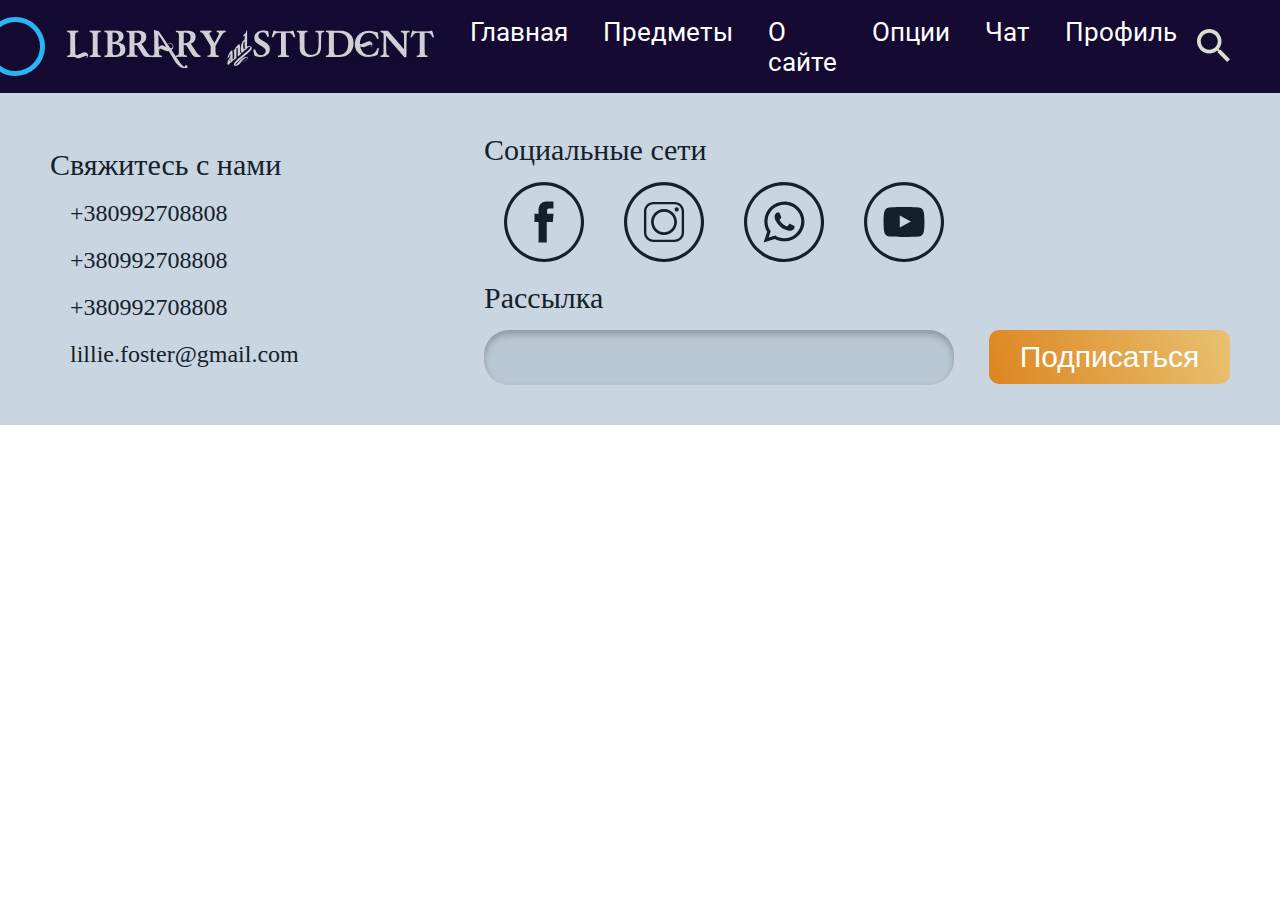
==== html/profile.html @ 0572f6c7 "Upload project" ====
<!DOCTYPE html>
<html lang="ru">
<head>
    <meta charset="UTF-8">
    <meta name="viewport" content="width=device-width, initial-scale=1.0">
    <title>Профиль</title>

    <!-- text -->
    <link href="https://fonts.googleapis.com/css?family=Roboto&display=swap" rel="stylesheet"> 

    <!-- style -->
    <link rel="stylesheet" href="../css/profile/style.css">
</head>
<body>
    <header class="page-header">
        <div class="container">
            <a href="" class="page-header__logo logo">
                <div class="logo__circle"></div>
                <img src="../img/logo.png" alt="LIBRARY AND STUDENT" class="logo__img" height="45" width="370">
                <img src="../img/logo-hover.png" alt="LIBRARY AND STUDENT" class="logo__img-active" height="45" width="370">
            </a>

            <nav class="page-header__nav main-site-nav">
                <ul class="main-site-nav__list">
                    <li class="main-site-nav__item"><a href="index.html" class="main-site-nav__link">Главная</a></li>
                    <li class="main-site-nav__item"><a href="subjects.html" class="main-site-nav__link">Предметы</a></li>
                    <li class="main-site-nav__item"><a href="about-site.html" class="main-site-nav__link">О сайте</a></li>
                    <li class="main-site-nav__item"><a href="options.html" class="main-site-nav__link">Опции</a></li>
                    <li class="main-site-nav__item"><a href="chat.html" class="main-site-nav__link">Чат</a></li>
                    <li class="main-site-nav__item"><a href="profile.html" class="main-site-nav__link">Профиль</a></li>
                </ul>
            </nav>

            <button class="page-header__search main-site-search">
                <svg width="33" height="33" viewBox="0 0 33 33" fill="none" xmlns="http://www.w3.org/2000/svg">
                    <path class="main-site-search__img" fill="#D7DDD0" d="M23.5849 20.7547H22.0943L21.566 20.2453C23.4151 18.0943 24.5283 15.3019 24.5283 12.2642C24.5283 5.49057 19.0377 0 12.2642 0C5.49057 0 0 5.49057 0 12.2642C0 19.0377 5.49057 24.5283 12.2642 24.5283C15.3019 24.5283 18.0943 23.4151 20.2453 21.566L20.7547 22.0943V23.5849L30.1887 33L33 30.1887L23.5849 20.7547ZM12.2642 20.7547C7.56604 20.7547 3.77358 16.9623 3.77358 12.2642C3.77358 7.56604 7.56604 3.77358 12.2642 3.77358C16.9623 3.77358 20.7547 7.56604 20.7547 12.2642C20.7547 16.9623 16.9623 20.7547 12.2642 20.7547Z"/>
                </svg>
            </button>
        </div>
    </header>


    <footer class="page-footer">
        <div class="container">

            <address class="contact-info">
                <p class="page-footer__title">Свяжитесь с нами</p>
                <ul class="contact-info__list number-list">
                    <li class="number-list__item"><a href="tel:+380992708808" class="number-list__link">+380992708808</a></li>
                    <li class="number-list__item"><a href="tel:+380992708808" class="number-list__link">+380992708808</a></li>
                    <li class="number-list__item"><a href="tel:+380992708808" class="number-list__link">+380992708808</a></li>
                    <li class="number-list__item"><a href="mailto:lillie.foster@gmail.com" class="number-list__link">lillie.foster@gmail.com</a></li>
                </ul>
            </address>

            <section class="social-networks">
                <p class="page-footer__title">Социальные сети</p>
                <ul class="social-networks__list">
                    <li class="social-networks__item">
                        <a href="" class="social-networks__link">
                            <svg width="80" height="80" viewBox="0 0 80 80"  xmlns="http://www.w3.org/2000/svg">
                                <path class="social-networks__link-facebook" d="M40.0081 0C51.0604 0 61.0543 4.47586 68.2933 11.7148C75.5403 18.9618 80.0081 28.9477 80.0081 40C80.0081 51.0523 75.5322 61.0462 68.2933 68.2852C61.0463 75.5322 51.0604 80 40.0081 80C28.9558 80 18.9618 75.5241 11.7229 68.2852C4.47586 61.0462 0 51.0604 0 40.0081C0 28.9558 4.47586 18.9618 11.7148 11.7148C18.9618 4.47586 28.9558 0 40.0081 0ZM66.1038 13.9366C59.4143 7.26318 50.1959 3.12664 40.0081 3.12664C29.8202 3.12664 20.6019 7.27126 13.9366 13.9366C7.26318 20.6019 3.12664 29.8202 3.12664 40.0081C3.12664 50.1959 7.27126 59.4143 13.9366 66.1038C20.6019 72.7691 29.8202 76.8895 40.0081 76.8895C50.1959 76.8895 59.4143 72.7691 66.1038 66.1038C72.7691 59.4143 76.8895 50.1959 76.8895 40.0081C76.8895 29.8202 72.7691 20.6019 66.1038 13.9366Z"/>
                                <path class="social-networks__link-facebook" d="M43.0619 31.8322V28.552C43.0619 26.9766 44.1041 26.605 44.8555 26.605C45.5826 26.605 49.4444 26.605 49.4444 26.605V19.6084H43.1346C36.1138 19.6084 34.5384 24.7952 34.5384 28.1562V31.8322H30.4584V36.7686V40.0002H34.5788C34.5788 49.2832 34.5788 60.4244 34.5788 60.4244H42.7549C42.7549 60.4244 42.7549 49.1297 42.7549 40.0002H48.7981L49.0647 36.7847L49.5495 31.8241H43.0619V31.8322Z"/>
                            </svg>
                        </a>
                    </li>
                    <li class="social-networks__item">
                        <a href="" class="social-networks__link">
                            <svg width="80" height="80" viewBox="0 0 80 80"  xmlns="http://www.w3.org/2000/svg">
                                <path class="social-networks__link-instagram" d="M40.0081 0C51.0604 0 61.0705 4.47586 68.2933 11.7148C75.5403 18.9618 80.0081 28.9477 80.0081 40C80.0081 51.0523 75.5322 61.0462 68.2933 68.2852C61.0705 75.5322 51.0604 80 40.0081 80C28.98 80 18.9618 75.5241 11.7229 68.2852C4.47584 61.0382 0.00805664 51.0523 0.00805664 40C0.00805664 28.9477 4.48392 18.9537 11.7229 11.7148C18.9618 4.47586 28.98 0 40.0081 0ZM66.1038 13.9366C59.4142 7.27126 50.1959 3.12664 40.0081 3.12664C29.8445 3.12664 20.6019 7.27126 13.9365 13.9366C7.27123 20.6019 3.12662 29.8202 3.12662 40.0081C3.12662 50.1959 7.27123 59.4143 13.9365 66.1038C20.6019 72.7691 29.8445 76.8895 40.0081 76.8895C50.1959 76.8895 59.4142 72.7691 66.1038 66.1038C72.7691 59.4143 76.8895 50.1959 76.8895 40.0081C76.8895 29.8202 72.7691 20.6019 66.1038 13.9366Z"/>
                                <path class="social-networks__link-instagram" d="M29.7719 40.0086C29.7719 34.3612 34.3608 29.7561 40.0082 29.7561C45.6798 29.7561 50.2607 34.3612 50.2607 40.0086C50.2607 45.6802 45.6717 50.261 40.0082 50.261C34.3608 50.261 29.7719 45.6802 29.7719 40.0086ZM50.6 19.9561H29.4487C24.2457 19.9561 19.9637 24.2057 19.9637 29.441V50.5923C19.9637 55.7953 24.2376 60.0692 29.4487 60.0692H50.6C55.8272 60.0692 60.0768 55.7953 60.0768 50.5923V29.441C60.0768 24.2138 55.8272 19.9561 50.6 19.9561ZM29.4406 22.3313H50.5919C54.5103 22.3313 57.7016 25.5226 57.7016 29.441V50.5923C57.7016 54.5107 54.5103 57.702 50.5919 57.702H29.4406C25.5222 57.702 22.331 54.5107 22.331 50.5923V29.441C22.331 25.5226 25.5222 22.3313 29.4406 22.3313ZM52.7006 25.3206C51.5452 25.3206 50.6161 26.2497 50.6161 27.4051C50.6161 28.5604 51.5452 29.4895 52.7006 29.4895C53.8559 29.4895 54.785 28.5604 54.785 27.4051C54.785 26.2497 53.8559 25.3206 52.7006 25.3206ZM52.9429 40.0086C52.9429 32.8747 47.1582 27.0738 40.0082 27.0738C32.8743 27.0738 27.0734 32.8747 27.0734 40.0086C27.0734 47.1667 32.8743 52.9433 40.0082 52.9433C47.1663 52.9433 52.9429 47.1586 52.9429 40.0086Z"/>
                            </svg>
                        </a>
                    </li>
                    <li class="social-networks__item">
                        <a href="" class="social-networks__link">
                            <svg width="80" height="80" viewBox="0 0 80 80"  xmlns="http://www.w3.org/2000/svg">
                                <path class="social-networks__link-whatsapp" d="M40.0161 0C51.0523 0 61.0624 4.47586 68.3013 11.7148C75.5484 18.9618 80.0242 28.9477 80.0242 40C80.0242 51.0523 75.5484 61.0462 68.3013 68.2852C61.0624 75.5322 51.0442 80 40.0161 80C28.9638 80 18.9456 75.5241 11.7309 68.2852C4.48392 61.0462 0.00805664 51.0604 0.00805664 40.0081C0.00805664 28.9558 4.48392 18.9618 11.7229 11.7148C18.9456 4.47586 28.9557 0 40.0161 0ZM66.0876 13.9366C59.4223 7.26318 50.204 3.12664 40.0161 3.12664C29.8283 3.12664 20.61 7.27126 13.9204 13.9366C7.25508 20.6019 3.1347 29.8202 3.1347 40.0081C3.1347 50.1959 7.25508 59.4143 13.9204 66.1038C20.61 72.7691 29.8283 76.8895 40.0161 76.8895C50.204 76.8895 59.4223 72.7691 66.0876 66.1038C72.753 59.4143 76.8976 50.1959 76.8976 40.0081C76.8976 29.8202 72.753 20.6019 66.0876 13.9366Z"/>
                                <path class="social-networks__link-whatsapp" d="M60.4159 38.9903C60.1251 28.2208 51.2703 19.6084 40.3715 19.6084C29.61 19.6084 20.8118 28.0027 20.3675 38.6106C20.3271 38.8772 20.3271 39.1842 20.3271 39.4751C20.3271 43.2158 21.3935 46.7383 23.2033 49.7518L19.5676 60.4325L30.6846 56.91C33.5608 58.4854 36.8651 59.366 40.3634 59.366C51.44 59.366 60.4321 50.4789 60.4321 39.4751C60.4402 39.2973 60.4159 39.1681 60.4159 38.9903ZM49.5575 43.5066C49.0485 43.2642 46.6571 42.0685 46.2127 41.8908C45.728 41.7615 45.4129 41.6484 45.0817 42.1574C44.7747 42.6421 43.8213 43.7328 43.5305 44.0398C43.2396 44.3953 42.9568 44.4195 42.4882 44.1933C41.955 43.951 40.3796 43.442 38.5214 41.7615C37.0348 40.4527 36.0411 38.8772 35.7745 38.4167C35.5078 37.8835 35.726 37.6654 35.9764 37.3745C36.2188 37.1725 36.4854 36.8413 36.7278 36.5343C36.7924 36.4696 36.8571 36.405 36.9055 36.3161C37.0429 36.1142 37.1075 35.9607 37.2125 35.7425C37.3903 35.4113 37.3257 35.1204 37.1722 34.9023C37.0833 34.6599 36.0895 32.22 35.6613 31.2666C35.2655 30.2729 34.8453 30.4507 34.5787 30.4507C34.2636 30.4507 33.9566 30.4103 33.6254 30.4103C33.2699 30.4103 32.7609 30.5234 32.3166 31.0324C31.8318 31.5171 30.5634 32.6724 30.5634 35.1043C30.5634 35.6617 30.6765 36.2353 30.8542 36.7443C31.3228 38.4975 32.4297 39.8871 32.5832 40.1376C32.8256 40.4688 35.9684 45.5426 40.9774 47.4896C46.0027 49.4367 46.0027 48.7742 46.8914 48.7096C47.7801 48.645 49.7918 47.5543 50.2119 46.3828C50.6078 45.2517 50.6078 44.2822 50.4786 44.056C50.3816 43.8863 50.0504 43.7247 49.5575 43.5066ZM40.3715 56.2232C36.9621 56.2232 33.7708 55.2052 31.1128 53.4521L24.6413 55.5123L26.7258 49.2913C24.7141 46.5444 23.5103 43.135 23.5103 39.4751C23.5103 38.9176 23.5345 38.4086 23.5991 37.8593C24.4394 29.3761 31.6379 22.7512 40.3715 22.7512C49.2344 22.7512 56.5218 29.5539 57.1843 38.1663C57.2327 38.6106 57.2327 39.055 57.2327 39.4751C57.2247 48.6934 49.6706 56.2232 40.3715 56.2232Z"/>
                            </svg>                                
                        </a>
                    </li>
                    <li class="social-networks__item">
                        <a href="" class="social-networks__link">
                            <svg width="80" height="80" viewBox="0 0 80 80"  xmlns="http://www.w3.org/2000/svg">
                                <path class="social-networks__link-youtube" d="M40.0201 0C51.0691 0 61.06 4.49874 68.2968 11.7113C75.5335 18.9561 80.008 28.9632 80.008 40.0121C80.008 51.0368 75.5335 61.052 68.2968 68.2887C61.0519 75.5093 51.0691 80 40.0201 80C28.9712 80 18.9803 75.5174 11.7354 68.2968C4.49868 61.052 0.0241699 51.0449 0.0241699 40.0202C0.0241699 28.9631 4.49868 18.9561 11.7354 11.7113C18.9803 4.49874 28.9631 0 40.0201 0ZM66.0837 13.9324C59.4204 7.26098 50.2049 3.14185 40.0201 3.14185C29.8354 3.14185 20.6198 7.26098 13.9565 13.9324C7.269 20.5957 3.14986 29.8274 3.14986 40.0202C3.14986 50.1807 7.269 59.4205 13.9565 66.0838C20.6198 72.7471 29.8354 76.8905 40.0201 76.8905C50.2049 76.8905 59.4204 72.7471 66.0837 66.0838C72.7713 59.4205 76.8904 50.1807 76.8904 40.0202C76.8904 29.8274 72.7713 20.5957 66.0837 13.9324Z"/>
                                <path class="social-networks__link-youtube" d="M60.0342 31.4909C60.0342 31.4909 59.6142 28.5429 58.3946 27.2587C56.8439 25.5788 55.0993 25.5545 54.324 25.4415C48.6137 25.0215 40.0443 25.0215 40.0443 25.0215H39.9959C39.9959 25.0215 31.4507 25.0215 25.7323 25.4415C24.9166 25.5545 23.1882 25.5788 21.6374 27.2587C20.4179 28.5429 19.9979 31.4909 19.9979 31.4909C19.9979 31.4909 19.5779 34.9478 19.5779 38.3562V38.8004V41.6111C19.5779 45.0679 19.9979 48.4763 19.9979 48.4763C19.9979 48.4763 20.4179 51.4243 21.6374 52.7247C23.1882 54.4289 25.2235 54.3642 26.1523 54.5419C29.4073 54.8731 40.0362 54.9862 40.0362 54.9862C40.0362 54.9862 48.6056 54.9458 54.3159 54.5419C55.0913 54.4289 56.8439 54.4289 58.3866 52.7247C59.6062 51.4162 60.0261 48.4763 60.0261 48.4763C60.0261 48.4763 60.4219 45.0679 60.4219 41.6111V38.9781V38.3562C60.4381 34.9478 60.0342 31.4909 60.0342 31.4909ZM46.8368 39.5515L35.7879 45.5041V36.337V33.5505L40.7954 36.2724L46.8368 39.5515Z"/>
                            </svg>
                        </a>
                    </li>
                </ul>
                <p class="page-footer__title">Рассылка</p>
                <form action="" class="social-networks__form">
                    <input type="email" name="newsletter" class="social-networks__input">
                    <input type="button" class="social-networks__button" value="Подписаться">
                </form>
            </section>

        </div>
    </footer>
</body>
</html>
---- css/profile/style.css ----
.main-site-search,.social-networks__button{border:none;background-color:inherit;cursor:pointer}*{padding:0;margin:0;-webkit-box-sizing:border-box;box-sizing:border-box}.container{max-width:1500px;padding-left:50px;padding-right:50px;margin-left:auto;margin-right:auto;display:-webkit-box;display:-ms-flexbox;display:flex}.page-header{background-color:#150B32}.page-header .container{-webkit-box-pack:end;-ms-flex-pack:end;justify-content:flex-end}.page-header__logo{margin-right:auto}.page-header__search{margin-left:20px}.logo{display:-webkit-box;display:-ms-flexbox;display:flex;-webkit-box-align:center;-ms-flex-align:center;align-items:center;margin-top:17px;margin-bottom:17px}.logo__circle{width:59px;height:59px;margin-right:20px;border:5px solid #29B5F2;border-radius:50%}.logo__img{display:block}.logo__img-active{display:none}.logo:hover .logo__img{display:none}.logo:hover .logo__img-active{display:block}.main-site-nav{display:-webkit-box;display:-ms-flexbox;display:flex;-webkit-box-align:center;-ms-flex-align:center;align-items:center}.main-site-nav__list{display:-webkit-box;display:-ms-flexbox;display:flex;list-style:none}.main-site-nav__item{margin-left:35px}.main-site-nav__link{color:#ffffff;text-decoration:none;font-family:'Roboto', sans-serif;font-size:26px}.main-site-nav__link:hover{color:#8CDCDC}.main-site-search__img{fill:#D7DDD0}.main-site-search:hover .main-site-search__img{fill:#8CDCDC}.page-footer{background-color:#C9D5E0;padding-top:40px;padding-bottom:40px}.page-footer .container{-webkit-box-pack:end;-ms-flex-pack:end;justify-content:flex-end;-webkit-box-align:center;-ms-flex-align:center;align-items:center}.page-footer__title{font-size:30px;font-style:normal;color:#14202A}.contact-info{margin-right:auto}.number-list{list-style:none;padding-left:20px}.number-list__item{margin-top:15px}.number-list__link{font-style:normal;color:#14202A;text-decoration:none;font-size:24px;line-height:32px}.number-list__link:hover{color:#DB8620}.social-networks__list{list-style:none;display:-webkit-box;display:-ms-flexbox;display:flex;margin-left:20px;margin-top:15px;margin-bottom:15px}.social-networks__item{margin-right:40px}.social-networks__link-facebook,.social-networks__link-instagram,.social-networks__link-whatsapp,.social-networks__link-youtube{fill:#14202A}.social-networks__link:hover .social-networks__link-facebook{fill:#3C4ACA}.social-networks__link:hover .social-networks__link-instagram{fill:#DB8620}.social-networks__link:hover .social-networks__link-whatsapp{fill:#7220DB}.social-networks__link:hover .social-networks__link-youtube{fill:#DB5820}.social-networks__form{display:-webkit-box;display:-ms-flexbox;display:flex;margin-top:15px}.social-networks__input{width:470px;height:55px;background:#B8C8D4;-webkit-box-shadow:inset 0px 4px 7px rgba(0,0,0,0.25);box-shadow:inset 0px 4px 7px rgba(0,0,0,0.25);border-radius:25px;border:none;margin-right:35px;padding-left:25px;padding-right:25px;font-size:30px;line-height:40px}.social-networks__button{width:241px;height:54px;background:linear-gradient(69.69deg, #DB8620 0%, #F2E5A2 161.33%);border-radius:10px;display:-webkit-box;display:-ms-flexbox;display:flex;font-size:30px;color:#FFFFFF}.social-networks__button:hover{background:linear-gradient(69.69deg, #ED8911 0%, #EAD35D 161.33%)}

/*# sourceMappingURL=style.css.map */
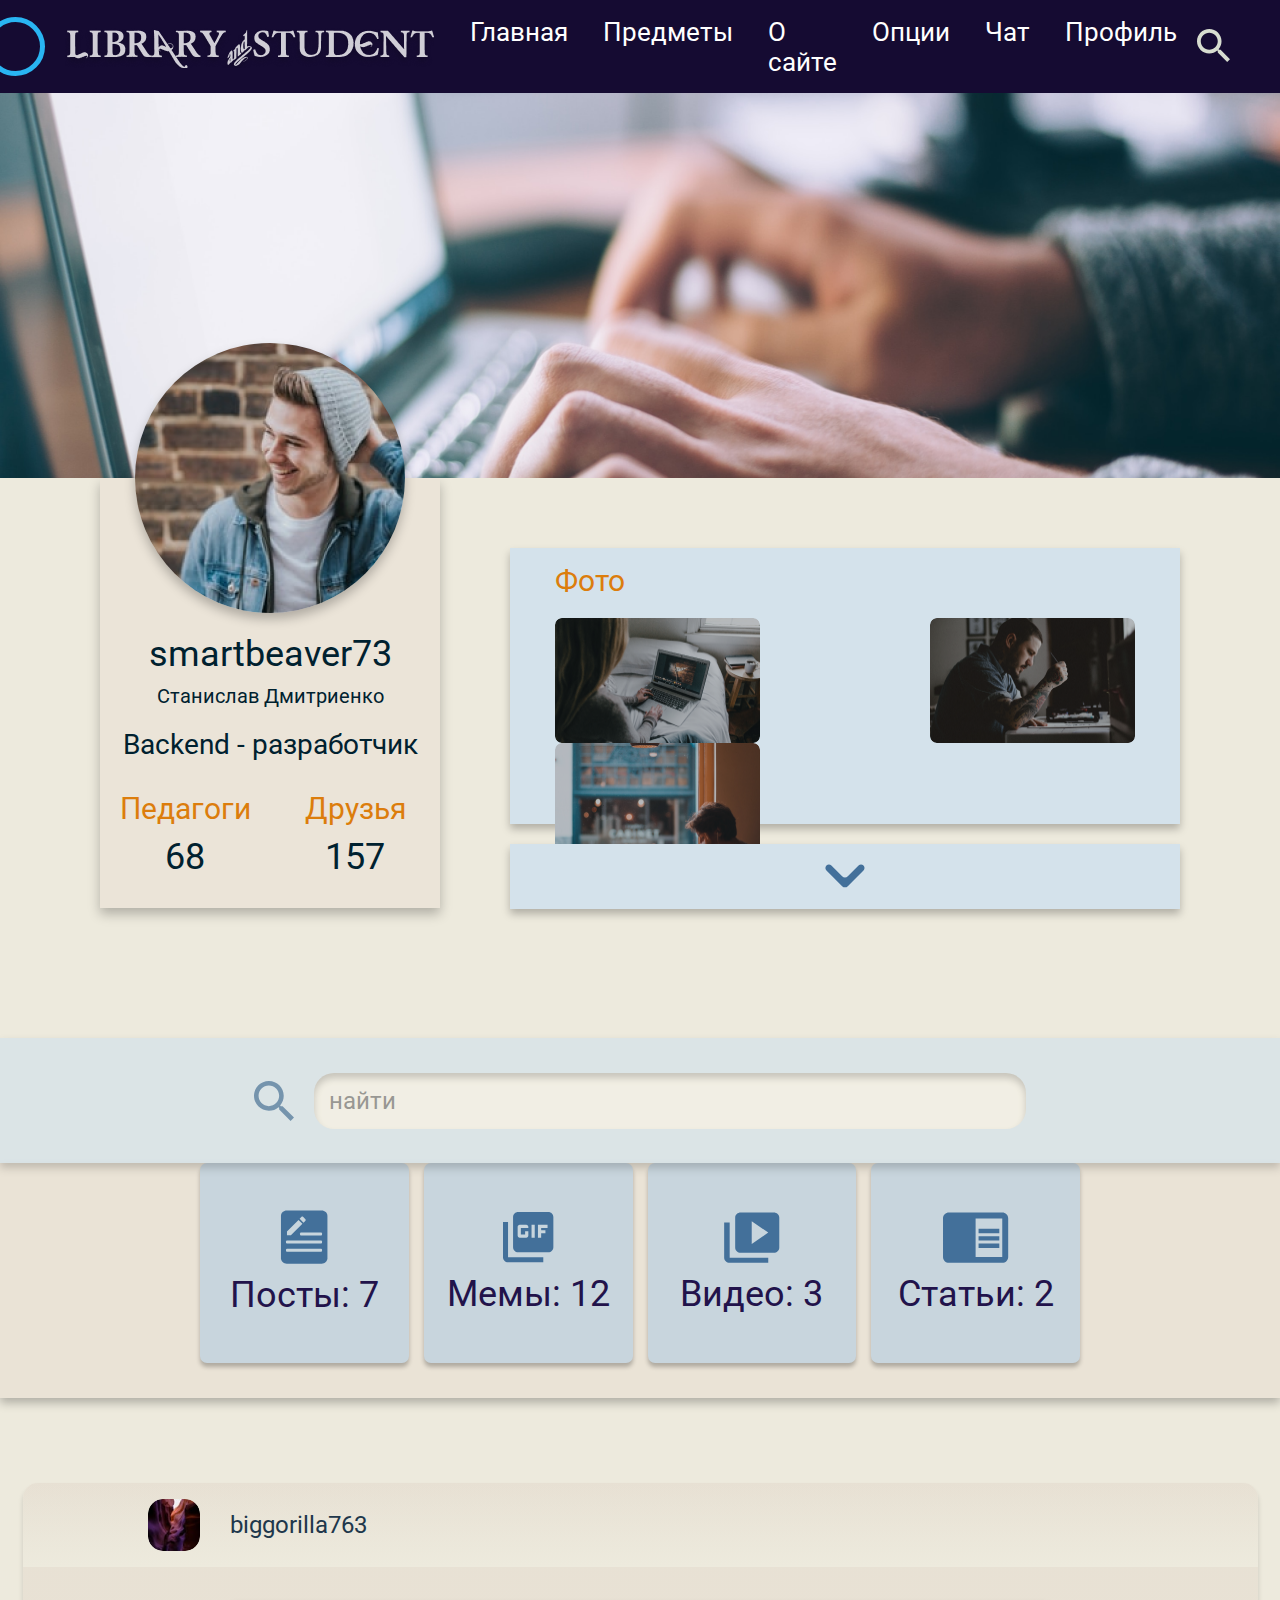
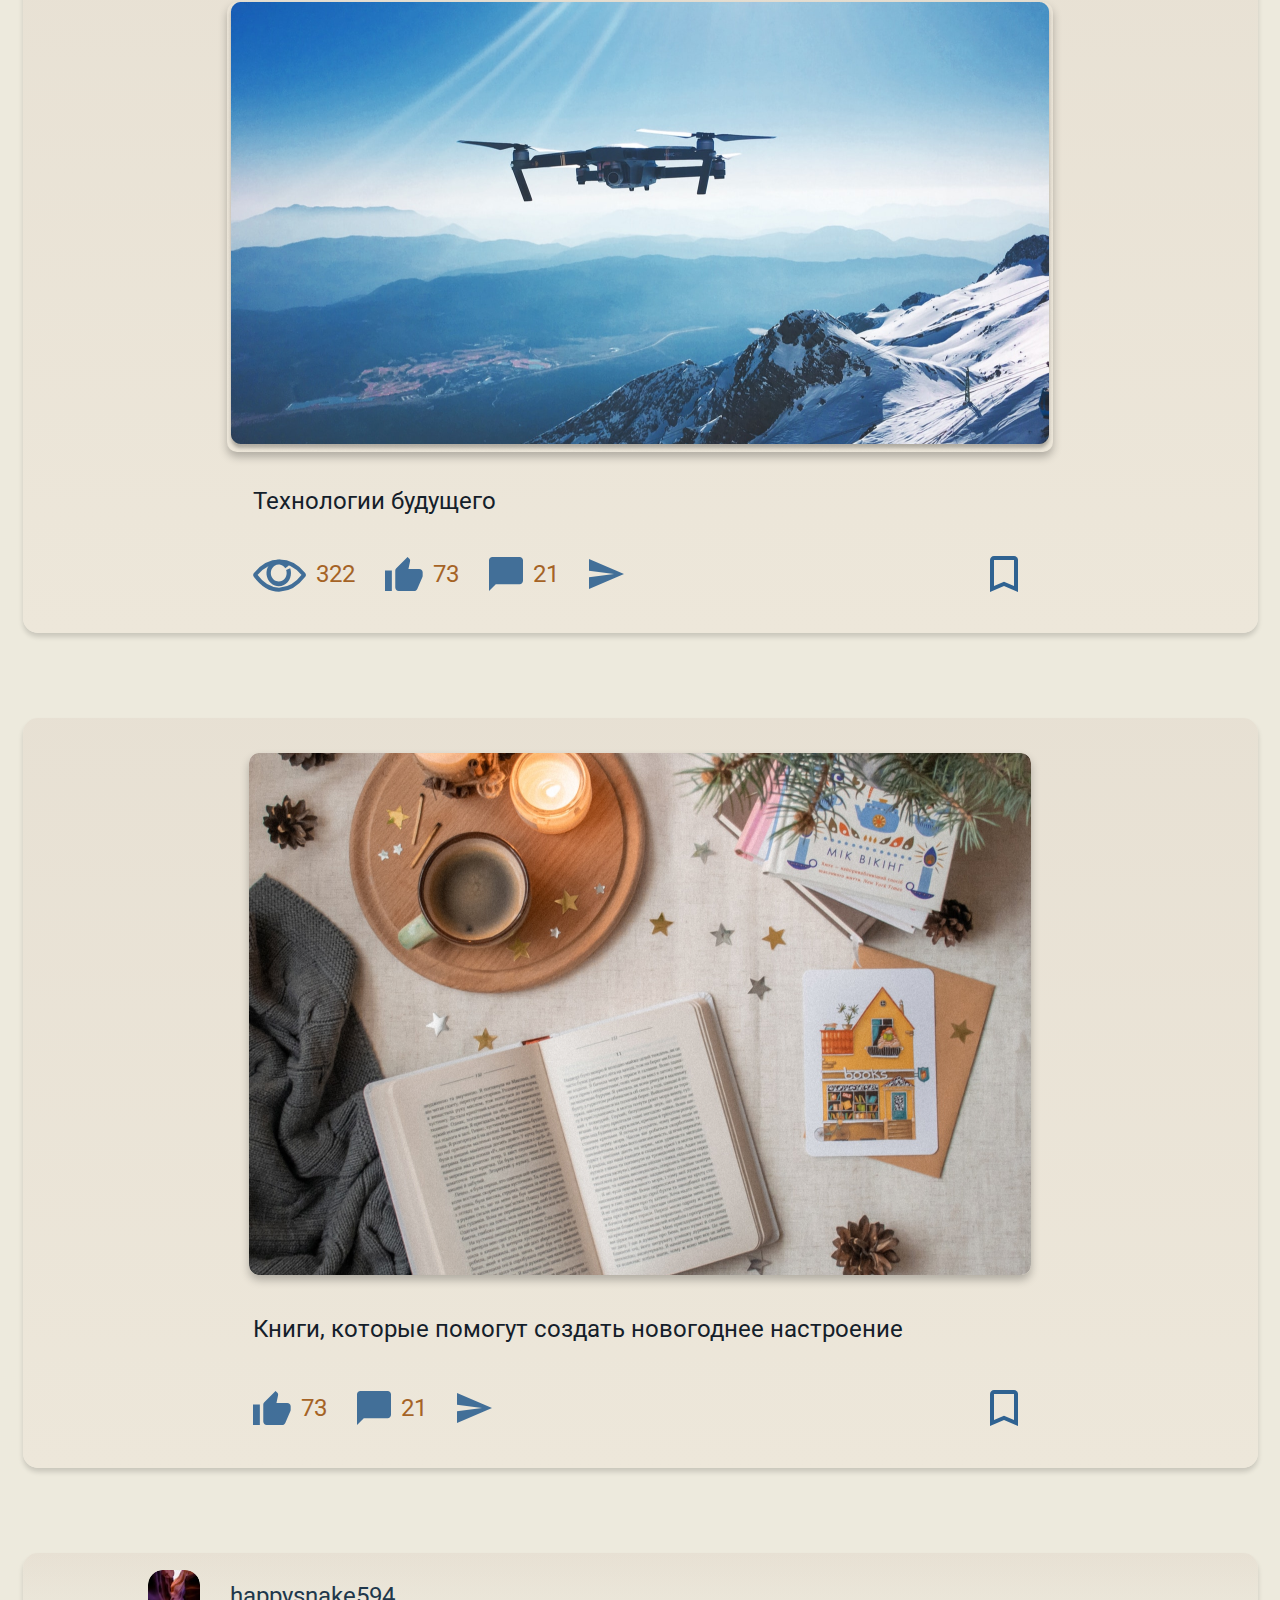
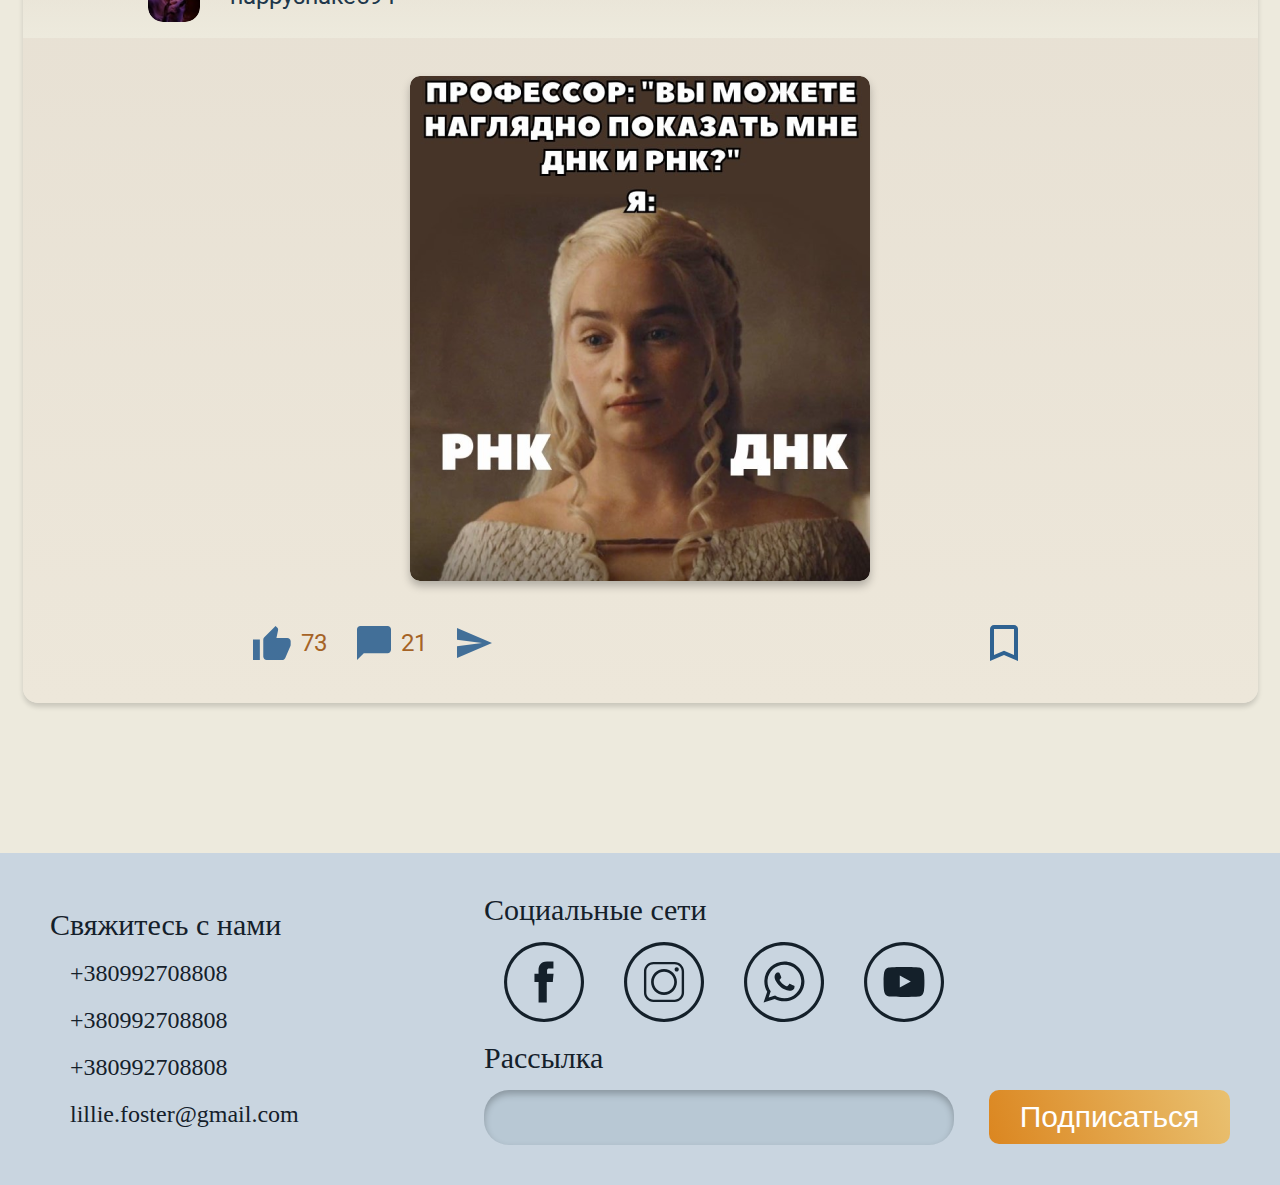
==== commit 7f084ab4: "profile page" ====
--- a/html/profile.html
+++ b/html/profile.html
@@ -10,6 +10,9 @@
 
     <!-- style -->
     <link rel="stylesheet" href="../css/profile/style.css">
+
+    <!-- scripts -->
+    <script src="../js/profile.js" defer></script>
 </head>
 <body>
     <header class="page-header">
@@ -39,6 +42,187 @@
         </div>
     </header>
 
+    <main class="page-main">
+        <section class="user-profile">
+            <div class="container">
+                <section class="user-profile__basic-info basic-info">
+                    <img src="../img/user-profile-picture.png" alt="smartbeaver73" class="basic-info__picture" width="270" height="270">
+                    <h2 class="basic-info__nickname">smartbeaver73</h2>
+                    <p class="basic-info__name">Станислав Дмитриенко</p>
+                    <p class="basic-info__profession">Backend - разработчик</p>
+                    <div class="basic-info__familiar familiar">
+                        <div class="familiar__teachers">
+                            <p class="familiar__title">Педагоги</p>
+                            <p class="familiar__count">68</p>
+                        </div>
+                        <div class="familiar__friends">
+                            <p class="familiar__title">Друзья</p>
+                            <p class="familiar__count">157</p>
+                        </div>
+                    </div>
+
+
+                </section>
+                <section class="user-profile__biography biography">
+                    <div class="biography__gallery gallery">
+                        <h2 class="gallery__title">Фото</h2>
+                        <img src="../img/gallery1.png" alt="" class="gallery__photo" width="205" height="125">
+                        <img src="../img/gallery2.png" alt="" class="gallery__photo" width="205" height="125">
+                        <img src="../img/gallery3.png" alt="" class="gallery__photo" width="205" height="125">
+                    </div>
+
+                    <div class="biography__contact contact">
+                        <address class="contact__content" id="contactInfo">
+                            <p class="contact__title">Кредо</p>
+                            <p class="contact__text">You are your only limit</p>
+                            <p class="contact__title">Телефон</p>
+                            <p class="contact__text">066 449 0383</p>
+                            <p class="contact__title">День рождения</p>
+                            <p class="contact__text">02.12.2019</p>
+                            <p class="contact__title">E-mail</p>
+                            <p class="contact__text">stas.ward@gmail.com</p>
+                        </address>
+                        <button type="button" class="contact__button contact__button_down" id="showContactInfo"></button>
+                    </div>
+                </section>
+            </div>
+        </section>
+
+        <form action="" class="search">
+            <div class="container">
+                <button class="search__submit"></button>
+                <input type="text" class="search__input" name="search" placeholder="найти">
+            </div>
+        </form>
+
+        <section class="search-category">
+            <div class="container">
+                <ul class="search-category__list">
+                    <li class="search-category__item">
+                        <button class="search-category__button" type="button">
+                            <img src="../img/post-icon.svg" alt="" class="search-category__icon">
+                            <img src="../img/post-icon_hover.svg" alt="" class="search-category__icon_hover">
+                            <p class="search-category__title">Посты: 7</p>
+                        </button>
+                    </li>
+                    <li class="search-category__item">
+                        <button class="search-category__button" type="button">
+                            <img src="../img/gif-icon.svg" alt="" class="search-category__icon">
+                            <img src="../img/gif-icon_hover.svg" alt="" class="search-category__icon_hover">
+                            <p class="search-category__title">Мемы: 12</p>
+                        </button>
+                    </li>
+                    <li class="search-category__item">
+                        <button class="search-category__button" type="button">
+                            <img src="../img/video-icon.svg" alt="" class="search-category__icon">
+                            <img src="../img/video-icon_hover.svg" alt="" class="search-category__icon_hover">
+                            <p class="search-category__title">Видео: 3</p>
+                        </button>
+                    </li>
+                    <li class="search-category__item">                        
+                        <button class="search-category__button" type="button">
+                            <img src="../img/articles-icon.svg" alt="" class="search-category__icon">
+                            <img src="../img/articles-icon_hover.svg" alt="" class="search-category__icon_hover">
+                            <p class="search-category__title">Статьи: 2</p>
+                        </button>
+                    </li>
+                </ul>
+            </div>
+        </section>
+
+        <section class="article-news">
+            <div class="container">
+                <h2 class="article-news__title">
+                    <img src="../img/user-photo.png" alt="" class="article-news__user-photo" width="52" height="52">
+                    <p class="article-news__nickname">biggorilla763</p>
+                </h2>
+                <img src="../img/sky.png" alt="" class="article-news__img" >
+                <p class="article-news__text">Технологии будущего</p>
+                <div class="article-news__panel">
+                    <img src="../img/saw-icon.svg" alt="" class="article-news__icon">
+                    <span class="article-news__number">322</span>
+
+                    <svg width="38" height="34" viewBox="0 0 38 34" fill="none" xmlns="http://www.w3.org/2000/svg" class="article-news__icon">
+                        <path class="article-news__icon_hover" opacity="0.9" d="M0 34H6.85012V13.6H0V34ZM37.6757 15.3C37.6757 13.43 36.1344 11.9 34.2506 11.9H23.4445L25.0714 4.131L25.1228 3.587C25.1228 2.89 24.8317 2.244 24.3693 1.785L22.554 0L11.2856 11.203C10.6519 11.815 10.2752 12.665 10.2752 13.6V30.6C10.2752 32.47 11.8165 34 13.7002 34H29.113C30.5344 34 31.7503 33.15 32.2641 31.926L37.4359 19.941C37.59 19.55 37.6757 19.142 37.6757 18.7V15.3Z" fill="#2F6291"/>
+                    </svg>
+                    <span class="article-news__number">73</span>
+
+                    <svg width="34" height="34" viewBox="0 0 34 34" fill="none" xmlns="http://www.w3.org/2000/svg" class="article-news__icon">
+                        <path class="article-news__icon_hover" d="M30.6 0H3.4C1.53 0 0 1.53 0 3.4V34L6.8 27.2H30.6C32.47 27.2 34 25.67 34 23.8V3.4C34 1.53 32.47 0 30.6 0Z" fill="#426F98"/>
+                    </svg>
+                    <span class="article-news__number">21</span>
+
+                    <svg width="35" height="30" viewBox="0 0 35 30" fill="none" xmlns="http://www.w3.org/2000/svg" class="article-news__icon">
+                        <path class="article-news__icon_hover" d="M0.0166667 30L35 15L0.0166667 0L0 11.6667L25 15L0 18.3333L0.0166667 30Z" fill="#426F98"/>
+                    </svg>
+                    
+                    <svg width="28" height="36" viewBox="0 0 28 36" fill="none" xmlns="http://www.w3.org/2000/svg" class="article-news__icon article-news__icon_bookmark">
+                        <path class="article-news__icon_hover" d="M24 0H4C1.8 0 0.0200005 1.8 0.0200005 4L0 36L14 30L28 36V4C28 1.8 26.2 0 24 0ZM24 30L14 25.64L4 30V4H24V30Z" fill="#2F6291"/>
+                    </svg>
+                </div>
+            </div>
+        </section>
+
+
+        <section class="article-news">
+            <div class="container">
+
+                <img src="../img/article.png" alt="" class="article-news__img" >
+                <p class="article-news__text">Книги, которые помогут создать новогоднее настроение</p>
+                <div class="article-news__panel">
+
+                    <svg width="38" height="34" viewBox="0 0 38 34" fill="none" xmlns="http://www.w3.org/2000/svg" class="article-news__icon">
+                        <path class="article-news__icon_hover" opacity="0.9" d="M0 34H6.85012V13.6H0V34ZM37.6757 15.3C37.6757 13.43 36.1344 11.9 34.2506 11.9H23.4445L25.0714 4.131L25.1228 3.587C25.1228 2.89 24.8317 2.244 24.3693 1.785L22.554 0L11.2856 11.203C10.6519 11.815 10.2752 12.665 10.2752 13.6V30.6C10.2752 32.47 11.8165 34 13.7002 34H29.113C30.5344 34 31.7503 33.15 32.2641 31.926L37.4359 19.941C37.59 19.55 37.6757 19.142 37.6757 18.7V15.3Z" fill="#2F6291"/>
+                    </svg>
+                    <span class="article-news__number">73</span>
+
+                    <svg width="34" height="34" viewBox="0 0 34 34" fill="none" xmlns="http://www.w3.org/2000/svg" class="article-news__icon">
+                        <path class="article-news__icon_hover" d="M30.6 0H3.4C1.53 0 0 1.53 0 3.4V34L6.8 27.2H30.6C32.47 27.2 34 25.67 34 23.8V3.4C34 1.53 32.47 0 30.6 0Z" fill="#426F98"/>
+                    </svg>
+                    <span class="article-news__number">21</span>
+
+                    <svg width="35" height="30" viewBox="0 0 35 30" fill="none" xmlns="http://www.w3.org/2000/svg" class="article-news__icon">
+                        <path class="article-news__icon_hover" d="M0.0166667 30L35 15L0.0166667 0L0 11.6667L25 15L0 18.3333L0.0166667 30Z" fill="#426F98"/>
+                    </svg>
+                    
+                    <svg width="28" height="36" viewBox="0 0 28 36" fill="none" xmlns="http://www.w3.org/2000/svg" class="article-news__icon article-news__icon_bookmark">
+                        <path class="article-news__icon_hover" d="M24 0H4C1.8 0 0.0200005 1.8 0.0200005 4L0 36L14 30L28 36V4C28 1.8 26.2 0 24 0ZM24 30L14 25.64L4 30V4H24V30Z" fill="#2F6291"/>
+                    </svg>
+                </div>
+            </div>
+        </section>
+        
+        <section class="article-news">
+            <div class="container">
+                <h2 class="article-news__title">
+                    <img src="../img/user-photo.png" alt="" class="article-news__user-photo" width="52" height="52">
+                    <p class="article-news__nickname">happysnake594</p>
+                </h2>
+                <img src="../img/mem.png" alt="" class="article-news__img" >
+                <div class="article-news__panel">
+
+                    <svg width="38" height="34" viewBox="0 0 38 34" fill="none" xmlns="http://www.w3.org/2000/svg" class="article-news__icon">
+                        <path class="article-news__icon_hover" opacity="0.9" d="M0 34H6.85012V13.6H0V34ZM37.6757 15.3C37.6757 13.43 36.1344 11.9 34.2506 11.9H23.4445L25.0714 4.131L25.1228 3.587C25.1228 2.89 24.8317 2.244 24.3693 1.785L22.554 0L11.2856 11.203C10.6519 11.815 10.2752 12.665 10.2752 13.6V30.6C10.2752 32.47 11.8165 34 13.7002 34H29.113C30.5344 34 31.7503 33.15 32.2641 31.926L37.4359 19.941C37.59 19.55 37.6757 19.142 37.6757 18.7V15.3Z" fill="#2F6291"/>
+                    </svg>
+                    <span class="article-news__number">73</span>
+
+                    <svg width="34" height="34" viewBox="0 0 34 34" fill="none" xmlns="http://www.w3.org/2000/svg" class="article-news__icon">
+                        <path class="article-news__icon_hover" d="M30.6 0H3.4C1.53 0 0 1.53 0 3.4V34L6.8 27.2H30.6C32.47 27.2 34 25.67 34 23.8V3.4C34 1.53 32.47 0 30.6 0Z" fill="#426F98"/>
+                    </svg>
+                    <span class="article-news__number">21</span>
+
+                    <svg width="35" height="30" viewBox="0 0 35 30" fill="none" xmlns="http://www.w3.org/2000/svg" class="article-news__icon">
+                        <path class="article-news__icon_hover" d="M0.0166667 30L35 15L0.0166667 0L0 11.6667L25 15L0 18.3333L0.0166667 30Z" fill="#426F98"/>
+                    </svg>
+                    
+                    <svg width="28" height="36" viewBox="0 0 28 36" fill="none" xmlns="http://www.w3.org/2000/svg" class="article-news__icon article-news__icon_bookmark">
+                        <path class="article-news__icon_hover" d="M24 0H4C1.8 0 0.0200005 1.8 0.0200005 4L0 36L14 30L28 36V4C28 1.8 26.2 0 24 0ZM24 30L14 25.64L4 30V4H24V30Z" fill="#2F6291"/>
+                    </svg>
+                </div>
+            </div>
+        </section>
+
+    </main>
 
     <footer class="page-footer">
         <div class="container">
--- a/css/profile/style.css
+++ b/css/profile/style.css
@@ -1,3 +1,3 @@
-.main-site-search,.social-networks__button{border:none;background-color:inherit;cursor:pointer}*{padding:0;margin:0;-webkit-box-sizing:border-box;box-sizing:border-box}.container{max-width:1500px;padding-left:50px;padding-right:50px;margin-left:auto;margin-right:auto;display:-webkit-box;display:-ms-flexbox;display:flex}.page-header{background-color:#150B32}.page-header .container{-webkit-box-pack:end;-ms-flex-pack:end;justify-content:flex-end}.page-header__logo{margin-right:auto}.page-header__search{margin-left:20px}.logo{display:-webkit-box;display:-ms-flexbox;display:flex;-webkit-box-align:center;-ms-flex-align:center;align-items:center;margin-top:17px;margin-bottom:17px}.logo__circle{width:59px;height:59px;margin-right:20px;border:5px solid #29B5F2;border-radius:50%}.logo__img{display:block}.logo__img-active{display:none}.logo:hover .logo__img{display:none}.logo:hover .logo__img-active{display:block}.main-site-nav{display:-webkit-box;display:-ms-flexbox;display:flex;-webkit-box-align:center;-ms-flex-align:center;align-items:center}.main-site-nav__list{display:-webkit-box;display:-ms-flexbox;display:flex;list-style:none}.main-site-nav__item{margin-left:35px}.main-site-nav__link{color:#ffffff;text-decoration:none;font-family:'Roboto', sans-serif;font-size:26px}.main-site-nav__link:hover{color:#8CDCDC}.main-site-search__img{fill:#D7DDD0}.main-site-search:hover .main-site-search__img{fill:#8CDCDC}.page-footer{background-color:#C9D5E0;padding-top:40px;padding-bottom:40px}.page-footer .container{-webkit-box-pack:end;-ms-flex-pack:end;justify-content:flex-end;-webkit-box-align:center;-ms-flex-align:center;align-items:center}.page-footer__title{font-size:30px;font-style:normal;color:#14202A}.contact-info{margin-right:auto}.number-list{list-style:none;padding-left:20px}.number-list__item{margin-top:15px}.number-list__link{font-style:normal;color:#14202A;text-decoration:none;font-size:24px;line-height:32px}.number-list__link:hover{color:#DB8620}.social-networks__list{list-style:none;display:-webkit-box;display:-ms-flexbox;display:flex;margin-left:20px;margin-top:15px;margin-bottom:15px}.social-networks__item{margin-right:40px}.social-networks__link-facebook,.social-networks__link-instagram,.social-networks__link-whatsapp,.social-networks__link-youtube{fill:#14202A}.social-networks__link:hover .social-networks__link-facebook{fill:#3C4ACA}.social-networks__link:hover .social-networks__link-instagram{fill:#DB8620}.social-networks__link:hover .social-networks__link-whatsapp{fill:#7220DB}.social-networks__link:hover .social-networks__link-youtube{fill:#DB5820}.social-networks__form{display:-webkit-box;display:-ms-flexbox;display:flex;margin-top:15px}.social-networks__input{width:470px;height:55px;background:#B8C8D4;-webkit-box-shadow:inset 0px 4px 7px rgba(0,0,0,0.25);box-shadow:inset 0px 4px 7px rgba(0,0,0,0.25);border-radius:25px;border:none;margin-right:35px;padding-left:25px;padding-right:25px;font-size:30px;line-height:40px}.social-networks__button{width:241px;height:54px;background:linear-gradient(69.69deg, #DB8620 0%, #F2E5A2 161.33%);border-radius:10px;display:-webkit-box;display:-ms-flexbox;display:flex;font-size:30px;color:#FFFFFF}.social-networks__button:hover{background:linear-gradient(69.69deg, #ED8911 0%, #EAD35D 161.33%)}
+.main-site-search,.social-networks__button{border:none;background-color:inherit;cursor:pointer}*{padding:0;margin:0;-webkit-box-sizing:border-box;box-sizing:border-box}body{background-color:#EDEADD}.container{max-width:1500px;padding-left:50px;padding-right:50px;margin-left:auto;margin-right:auto;display:-webkit-box;display:-ms-flexbox;display:flex}.page-header{background-color:#150B32}.page-header .container{-webkit-box-pack:end;-ms-flex-pack:end;justify-content:flex-end}.page-header__logo{margin-right:auto}.page-header__search{margin-left:20px}.logo{display:-webkit-box;display:-ms-flexbox;display:flex;-webkit-box-align:center;-ms-flex-align:center;align-items:center;margin-top:17px;margin-bottom:17px}.logo__circle{width:59px;height:59px;margin-right:20px;border:5px solid #29B5F2;border-radius:50%}.logo__img{display:block}.logo__img-active{display:none}.logo:hover .logo__img{display:none}.logo:hover .logo__img-active{display:block}.main-site-nav{display:-webkit-box;display:-ms-flexbox;display:flex;-webkit-box-align:center;-ms-flex-align:center;align-items:center}.main-site-nav__list{display:-webkit-box;display:-ms-flexbox;display:flex;list-style:none}.main-site-nav__item{margin-left:35px}.main-site-nav__link{color:#ffffff;text-decoration:none;font-family:'Roboto', sans-serif;font-size:26px}.main-site-nav__link:hover{color:#8CDCDC}.main-site-search__img{fill:#D7DDD0}.main-site-search:hover .main-site-search__img{fill:#8CDCDC}.page-footer{background-color:#C9D5E0;padding-top:40px;padding-bottom:40px;margin-top:150px}.page-footer .container{-webkit-box-pack:end;-ms-flex-pack:end;justify-content:flex-end;-webkit-box-align:center;-ms-flex-align:center;align-items:center}.page-footer__title{font-size:30px;font-style:normal;color:#14202A}.contact-info{margin-right:auto}.number-list{list-style:none;padding-left:20px}.number-list__item{margin-top:15px}.number-list__link{font-style:normal;color:#14202A;text-decoration:none;font-size:24px;line-height:32px}.number-list__link:hover{color:#DB8620}.social-networks__list{list-style:none;display:-webkit-box;display:-ms-flexbox;display:flex;margin-left:20px;margin-top:15px;margin-bottom:15px}.social-networks__item{margin-right:40px}.social-networks__link-facebook,.social-networks__link-instagram,.social-networks__link-whatsapp,.social-networks__link-youtube{fill:#14202A}.social-networks__link:hover .social-networks__link-facebook{fill:#3C4ACA}.social-networks__link:hover .social-networks__link-instagram{fill:#DB8620}.social-networks__link:hover .social-networks__link-whatsapp{fill:#7220DB}.social-networks__link:hover .social-networks__link-youtube{fill:#DB5820}.social-networks__form{display:-webkit-box;display:-ms-flexbox;display:flex;margin-top:15px}.social-networks__input{width:470px;height:55px;background:#B8C8D4;-webkit-box-shadow:inset 0px 4px 7px rgba(0,0,0,0.25);box-shadow:inset 0px 4px 7px rgba(0,0,0,0.25);border-radius:25px;border:none;margin-right:35px;padding-left:25px;padding-right:25px;font-size:30px;line-height:40px}.social-networks__button{width:241px;height:54px;background:linear-gradient(69.69deg, #DB8620 0%, #F2E5A2 161.33%);border-radius:10px;display:-webkit-box;display:-ms-flexbox;display:flex;font-size:30px;color:#FFFFFF}.social-networks__button:hover{background:linear-gradient(69.69deg, #ED8911 0%, #EAD35D 161.33%)}.user-profile{width:100%;background-image:url(../../img/user-profile-bg.png);background-position:top center;background-repeat:no-repeat;background-size:100% 385px}.user-profile .container{-webkit-box-pack:justify;-ms-flex-pack:justify;justify-content:space-between;padding-top:385px;padding-left:100px;padding-right:100px;height:925px}.user-profile__biography{margin-top:70px}.basic-info{width:31.5%;height:430px;padding-top:calc(270px / 2);background:#EBE4D8;-webkit-box-shadow:0px 6px 11px rgba(0,0,0,0.25);box-shadow:0px 6px 11px rgba(0,0,0,0.25);position:relative;display:-webkit-box;display:-ms-flexbox;display:flex;-webkit-box-orient:vertical;-webkit-box-direction:normal;-ms-flex-direction:column;flex-direction:column;-webkit-box-align:center;-ms-flex-align:center;align-items:center}.basic-info__picture{position:absolute;top:calc(-270px / 2);left:calc(100% / 2 - 270px / 2);width:270px;height:270px;border-radius:50%;-o-object-fit:cover;object-fit:cover;-o-object-position:center;object-position:center;-webkit-box-shadow:0px 6px 11px rgba(0,0,0,0.25);box-shadow:0px 6px 11px rgba(0,0,0,0.25)}.basic-info__nickname{font-family:'Roboto';font-style:normal;font-weight:normal;font-size:36px;line-height:42px;color:#00212F;margin-top:20px}.basic-info__name{font-family:'Roboto';font-style:normal;font-weight:normal;font-size:20px;line-height:23px;color:#00212F;margin-top:10px}.basic-info__profession{font-family:'Roboto';font-style:normal;font-weight:normal;font-size:28px;line-height:33px;color:#00212F;margin-top:20px}.biography{width:calc(100% - 31.5% - 70px);height:425px}.familiar{display:-webkit-box;display:-ms-flexbox;display:flex;width:100%}.familiar__teachers,.familiar__friends{width:50%;display:-webkit-box;display:-ms-flexbox;display:flex;-webkit-box-orient:vertical;-webkit-box-direction:normal;-ms-flex-direction:column;flex-direction:column;-webkit-box-align:center;-ms-flex-align:center;align-items:center;-webkit-box-pack:space-evenly;-ms-flex-pack:space-evenly;justify-content:space-evenly;margin-top:30px}.familiar__title{font-family:'Roboto';font-style:normal;font-weight:normal;font-size:30px;line-height:35px;color:#DC7D0C}.familiar__count{font-family:'Roboto';font-style:normal;font-weight:normal;font-size:36px;line-height:42px;color:#00212F;margin-top:10px}.gallery{width:100%;height:276px;padding:15px 45px;background:#D4E2EB;-webkit-box-shadow:0px 5px 8px rgba(0,0,0,0.25);box-shadow:0px 5px 8px rgba(0,0,0,0.25);display:-webkit-box;display:-ms-flexbox;display:flex;-ms-flex-wrap:wrap;flex-wrap:wrap;-webkit-box-pack:justify;-ms-flex-pack:justify;justify-content:space-between}.gallery__title{width:100%;height:35px;font-family:'Roboto';font-style:normal;font-weight:normal;font-size:30px;line-height:35px;color:#DC7D0C;margin-bottom:20px}.gallery__photo{border-radius:7px}.contact{width:100%;height:65px;background:#D4E2EB;-webkit-box-shadow:0px 5px 8px rgba(0,0,0,0.25);box-shadow:0px 5px 8px rgba(0,0,0,0.25);margin-top:20px;position:relative;-webkit-transition:height .3s;transition:height .3s;overflow:hidden}.contact_show{height:170px}.contact_show .contact__button{bottom:10px}.contact__content{display:none;-ms-flex-wrap:wrap;flex-wrap:wrap;-webkit-box-orient:vertical;-webkit-box-direction:normal;-ms-flex-direction:column;flex-direction:column;padding-bottom:40px;height:170px;width:100%}.contact__title{display:block;width:50%;height:25%;font-family:Roboto;font-style:normal;font-weight:normal;font-size:18px;line-height:21px;color:#DC7D0C;padding-left:115px;padding-top:15px}.contact__text{display:block;width:50%;height:25%;font-family:Roboto;font-style:normal;font-weight:normal;font-size:20px;line-height:23px;color:#153D62;padding-top:10px;padding-left:125px}.contact__button{position:absolute;left:calc(50% - 20px);bottom:calc(50% - 25px / 2);width:40px;height:25px;border:none;cursor:pointer;background-size:cover;background-repeat:no-repeat;background-position:center;background-color:inherit}.contact__button_down{background-image:url(../../img/arrow-down.svg)}.contact__button_down:hover{background-image:url(../../img/arrow-down_hover.svg)}.contact__button_up{background-image:url(../../img/arrow-up.svg)}.contact__button_up:hover{background-image:url(../../img/arrow-up_hover.svg)}.search{width:100%;height:125px;background:#D4E2EB;opacity:0.7;-webkit-box-shadow:0px 5px 8px rgba(0,0,0,0.25);box-shadow:0px 5px 8px rgba(0,0,0,0.25);margin-top:20px}.search .container{width:100%;height:100%;-webkit-box-pack:center;-ms-flex-pack:center;justify-content:center;-webkit-box-align:center;-ms-flex-align:center;align-items:center}.search__submit{background-image:url(../../img/seach-icon.svg);background-position:center;background-repeat:no-repeat;background-size:cover;background-color:inherit;width:40px;height:40px;border:none;cursor:pointer}.search__submit:hover{background-image:url(../../img/seach-icon_hover.svg)}.search__input{width:712px;height:56px;background:#F4F1E7;-webkit-box-shadow:inset 0px 5px 7px rgba(0,0,0,0.25);box-shadow:inset 0px 5px 7px rgba(0,0,0,0.25);border-radius:20px;border:none;font-family:'Roboto';font-style:normal;font-weight:normal;font-size:24px;line-height:28px;color:#20374B;padding-left:15px;margin-left:20px}.search-category{background:#EAE3D6;-webkit-box-shadow:0px 5px 9px rgba(0,0,0,0.25);box-shadow:0px 5px 9px rgba(0,0,0,0.25);padding-bottom:35px}.search-category .container{padding-left:200px;padding-right:200px}.search-category__list{list-style:none;width:100%;display:-webkit-box;display:-ms-flexbox;display:flex;-ms-flex-wrap:wrap;flex-wrap:wrap;-webkit-box-pack:justify;-ms-flex-pack:justify;justify-content:space-between}.search-category__item{width:calc((100% - 45px) / 4)}.search-category__button{width:100%;height:200px;cursor:pointer;background:#C8D5DD;-webkit-box-shadow:0px 4px 4px rgba(0,0,0,0.25);box-shadow:0px 4px 4px rgba(0,0,0,0.25);border-radius:7px;border:none;font-family:'Roboto';font-style:normal;font-weight:normal;font-size:36px;line-height:42px;text-align:center;color:#22134B;display:-webkit-box;display:-ms-flexbox;display:flex;-webkit-box-orient:vertical;-webkit-box-direction:normal;-ms-flex-direction:column;flex-direction:column;-webkit-box-pack:center;-ms-flex-pack:center;justify-content:center;-webkit-box-align:center;-ms-flex-align:center;align-items:center}.search-category__button:hover .search-category__icon{display:none}.search-category__button:hover .search-category__icon_hover{display:block}.search-category__icon_hover{display:none}.search-category__title{margin-top:10px}.article-news{margin-top:85px}.article-news .container{width:1235px;height:750px;padding:0;background:-webkit-gradient(linear, left bottom, left top, from(#EDE7DA), color-stop(121.21%, #E6DFD2));background:linear-gradient(360deg, #EDE7DA 0%, #E6DFD2 121.21%);-webkit-box-shadow:0px 4px 5px rgba(0,0,0,0.15);box-shadow:0px 4px 5px rgba(0,0,0,0.15);border-radius:15px;-webkit-box-orient:vertical;-webkit-box-direction:normal;-ms-flex-direction:column;flex-direction:column;-webkit-box-pack:justify;-ms-flex-pack:justify;justify-content:space-between;-webkit-box-align:center;-ms-flex-align:center;align-items:center}.article-news__title{width:100%;height:85px;background:-webkit-gradient(linear, left bottom, left top, from(#EDEADD), to(rgba(235,228,216,0)));background:linear-gradient(360deg, #EDEADD 0%, rgba(235,228,216,0) 100%);display:-webkit-box;display:-ms-flexbox;display:flex;-webkit-box-pack:start;-ms-flex-pack:start;justify-content:flex-start;-webkit-box-align:center;-ms-flex-align:center;align-items:center}.article-news__user-photo{width:52px;height:52px;border-radius:15px;margin-left:125px}.article-news__nickname{font-family:Roboto;font-style:normal;font-weight:normal;font-size:24px;line-height:28px;color:#20374B;margin-left:30px}.article-news__panel{height:120px;width:100%;display:-webkit-box;display:-ms-flexbox;display:flex;-webkit-box-align:center;-ms-flex-align:center;align-items:center;padding-left:230px;padding-right:230px}.article-news__icon{margin-right:10px;cursor:pointer}.article-news__icon:hover .article-news__icon_hover,.article-news__icon_active{fill:#D78626}.article-news__icon_bookmark{margin-left:auto}.article-news__number{font-family:'Roboto';font-style:normal;font-weight:normal;font-size:24px;line-height:28px;color:#A56326;margin-right:30px}.article-news__img{border-radius:10px;-webkit-box-shadow:0px 5px 9px rgba(0,0,0,0.25);box-shadow:0px 5px 9px rgba(0,0,0,0.25);margin-top:35px}.article-news__text{font-family:Roboto;font-style:normal;font-weight:normal;font-size:24px;line-height:28px;color:#14202A;width:100%;margin-top:35px;padding-left:230px;padding-right:230px}
 
 /*# sourceMappingURL=style.css.map */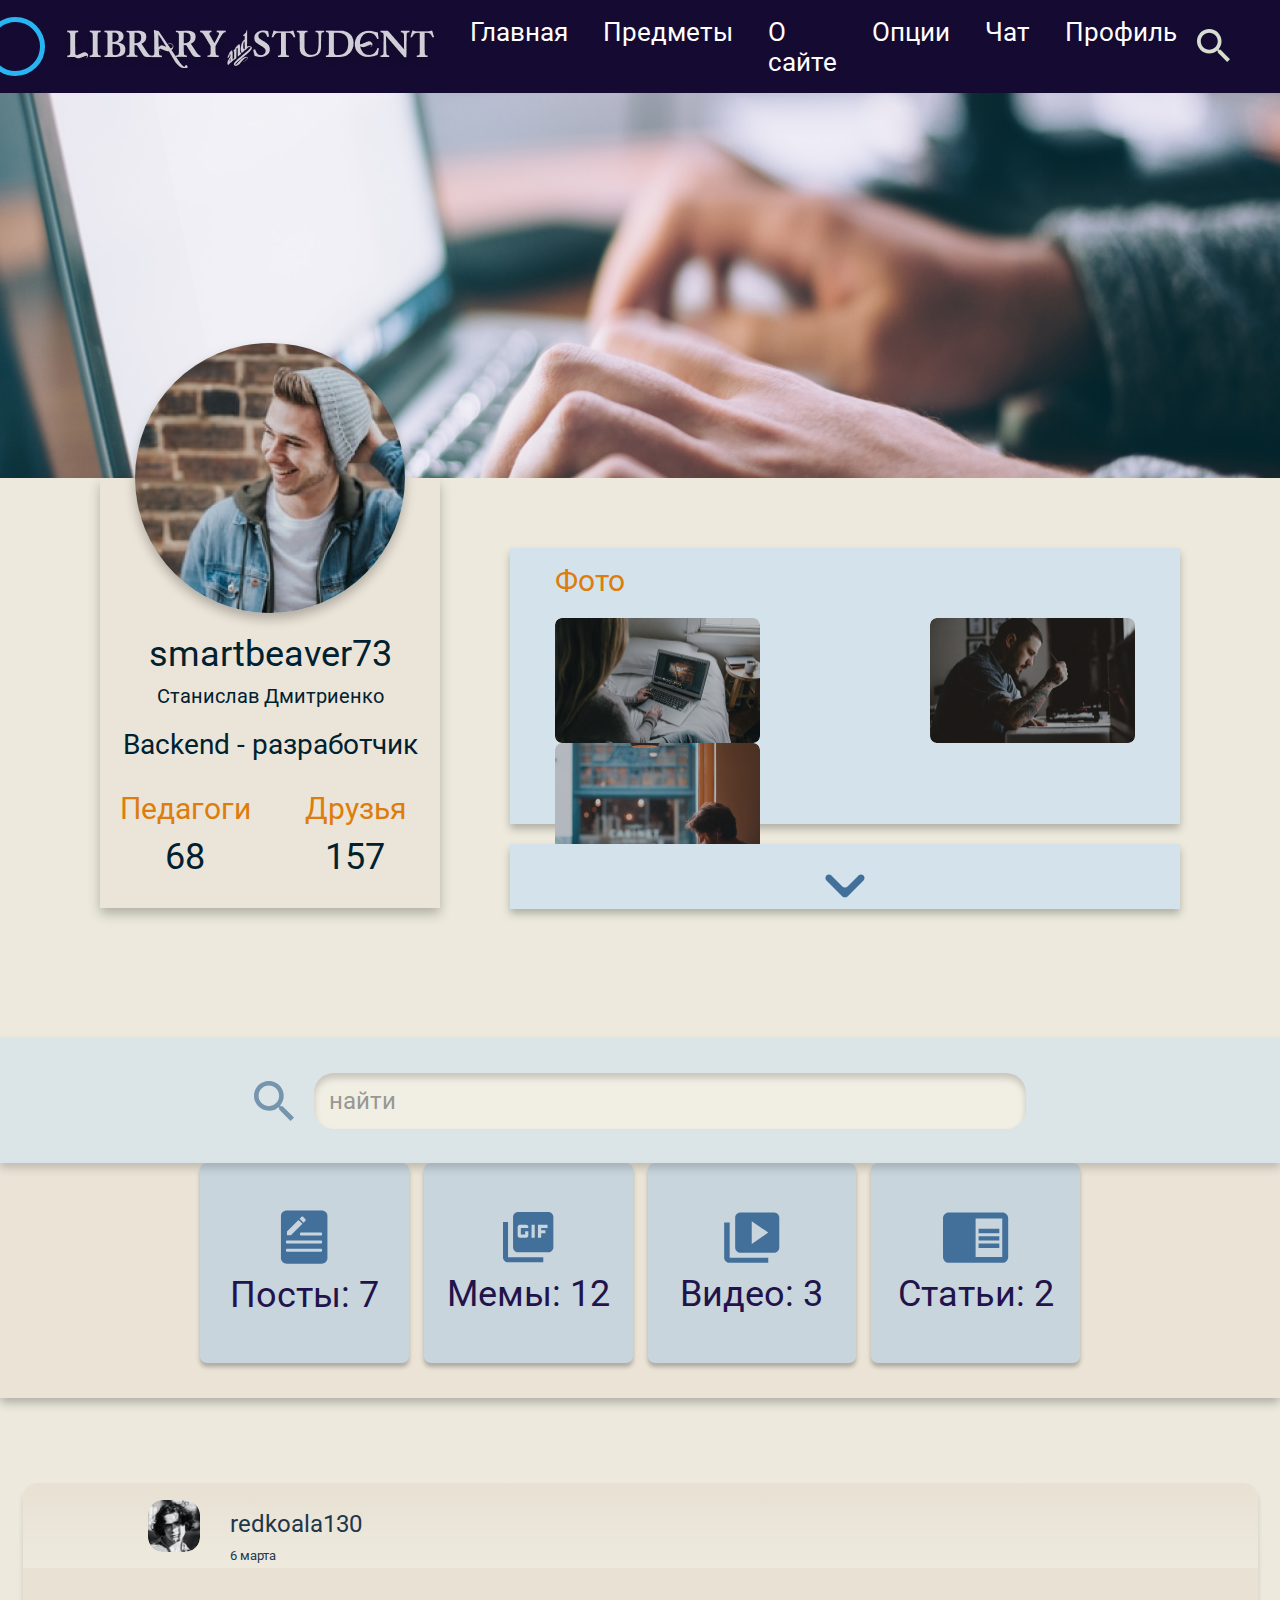
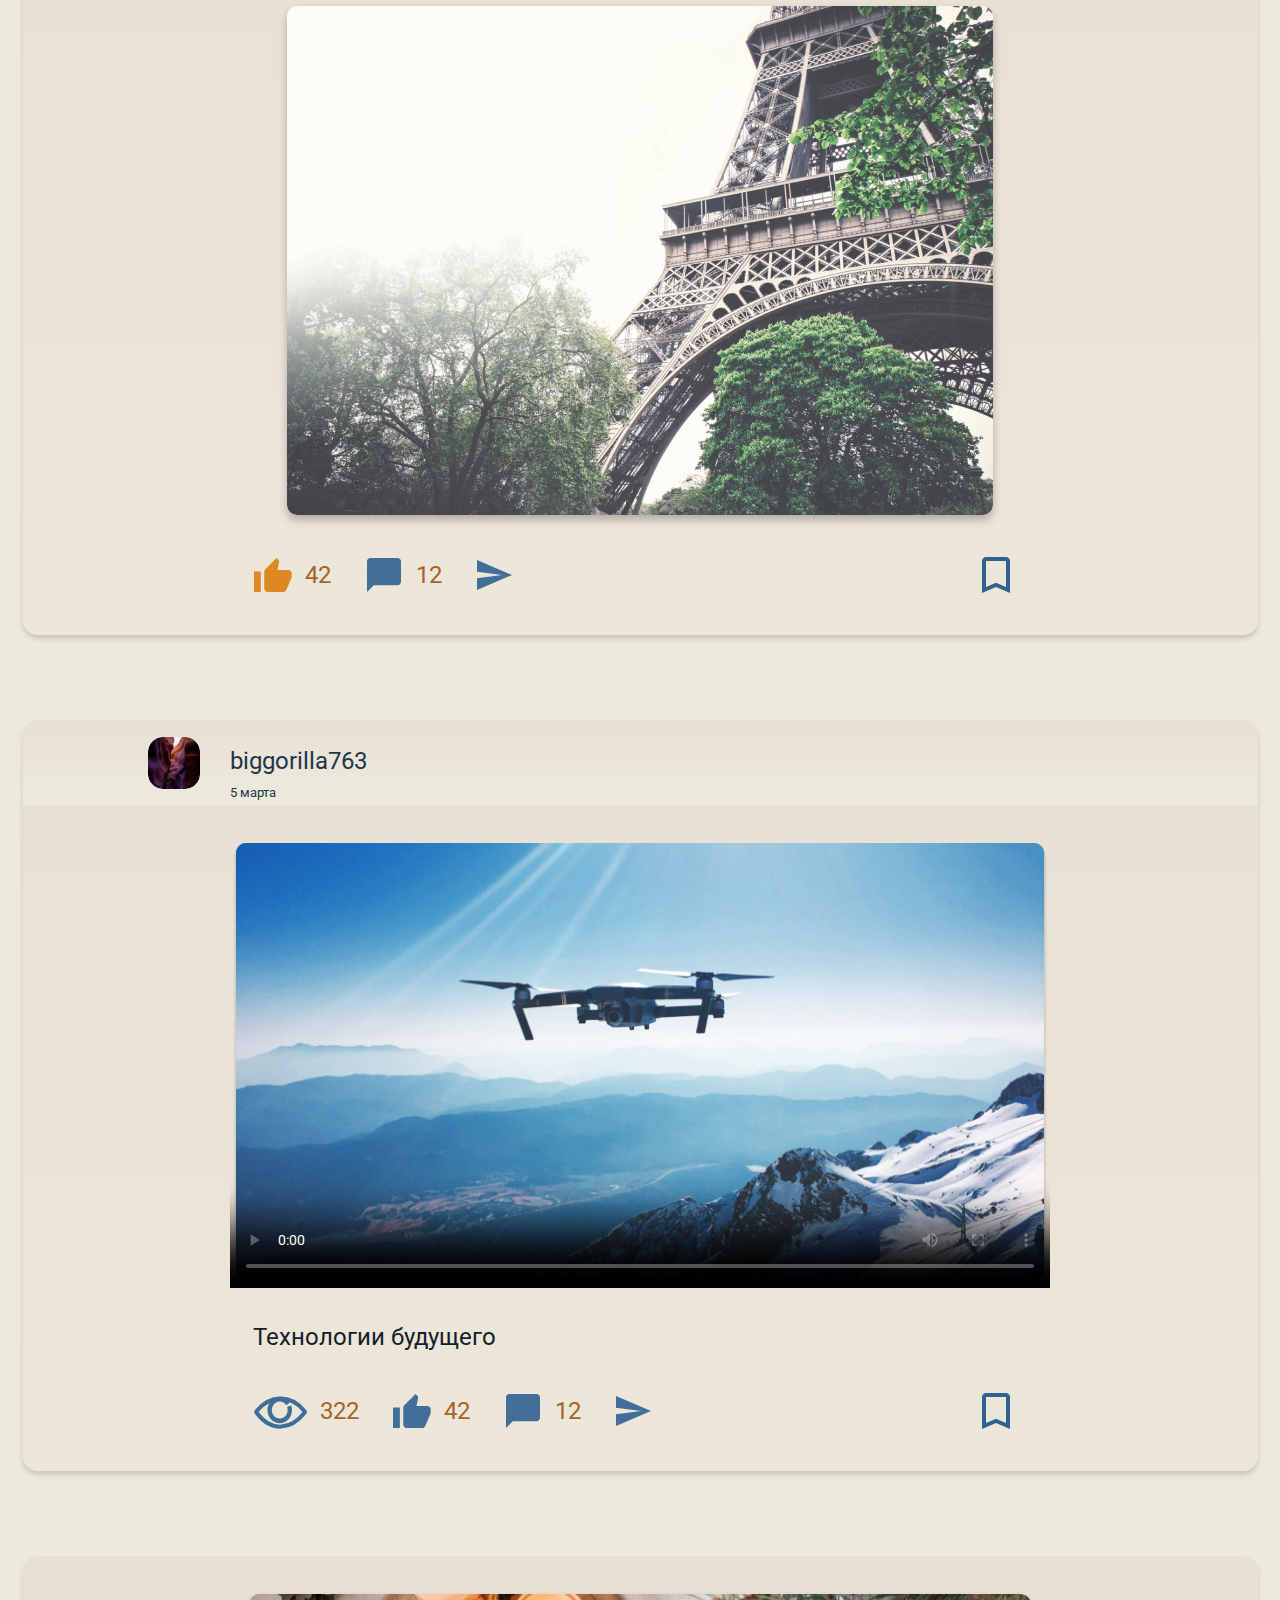
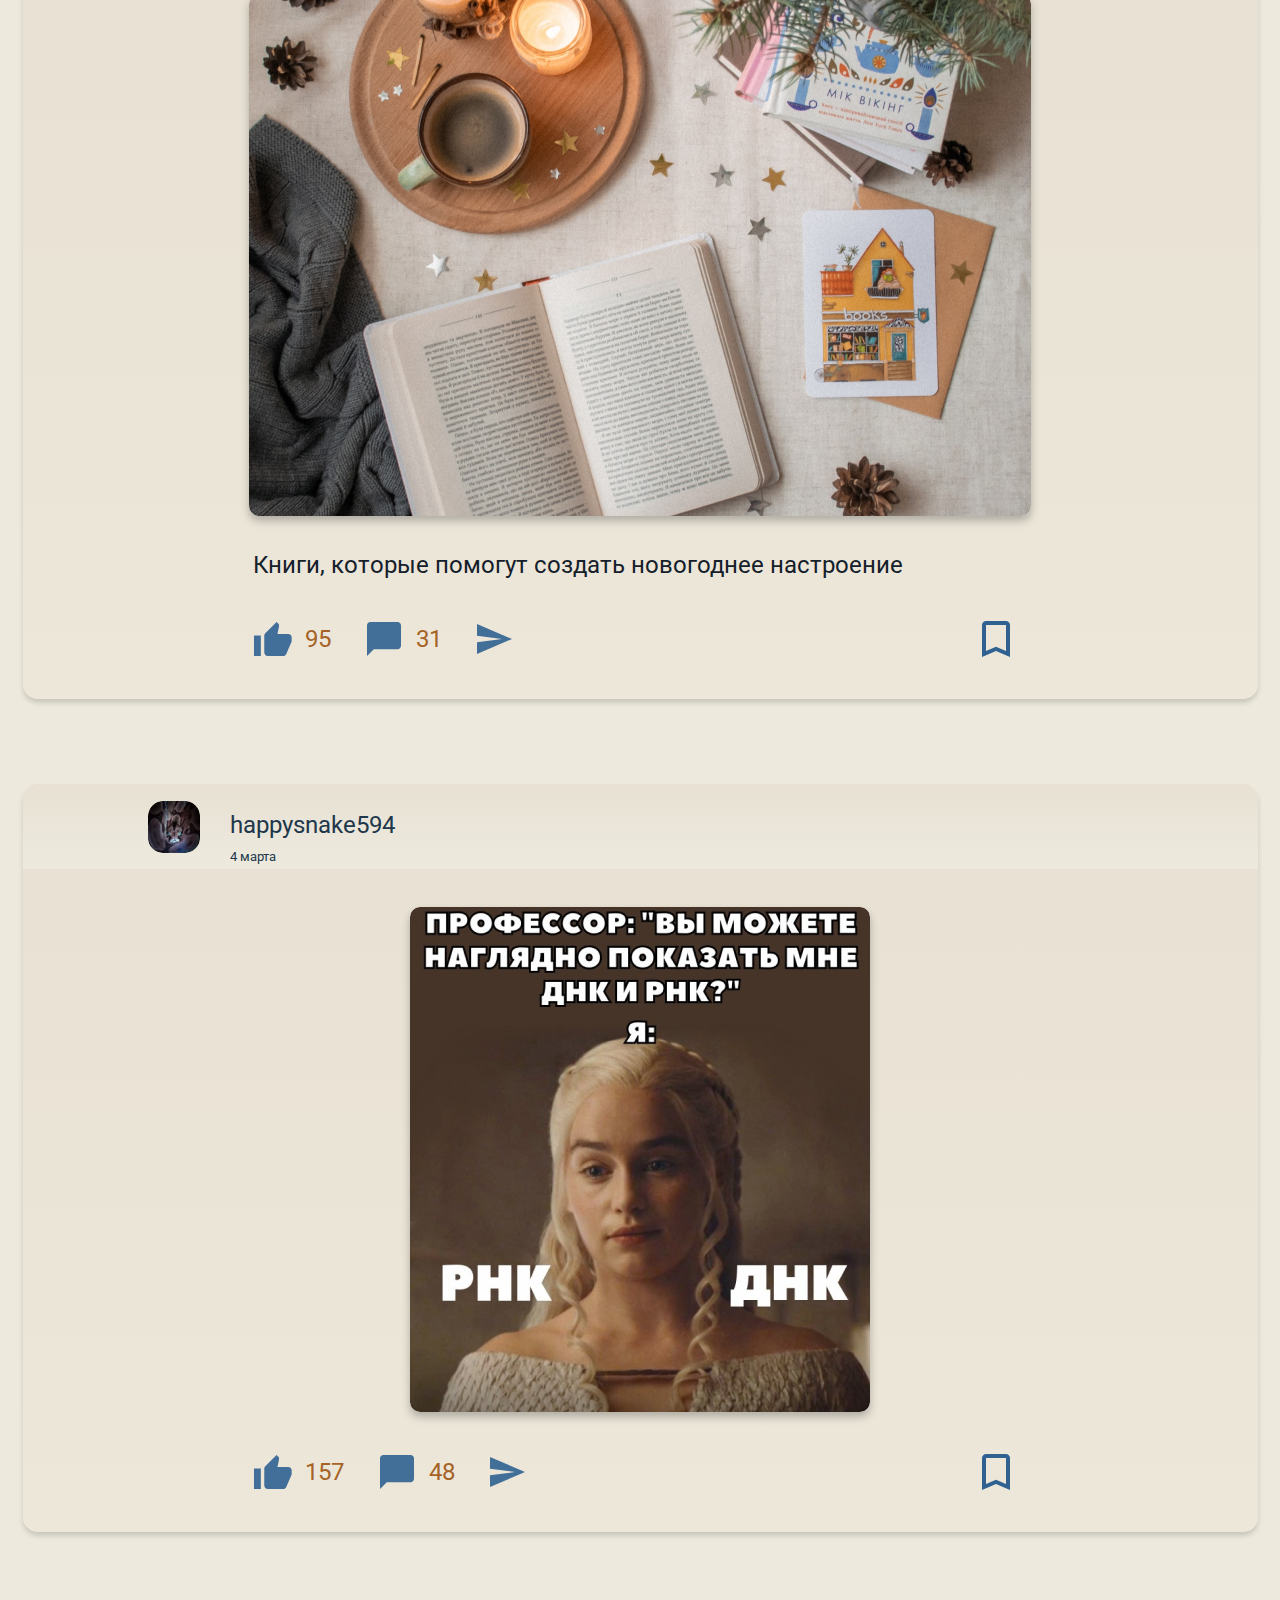
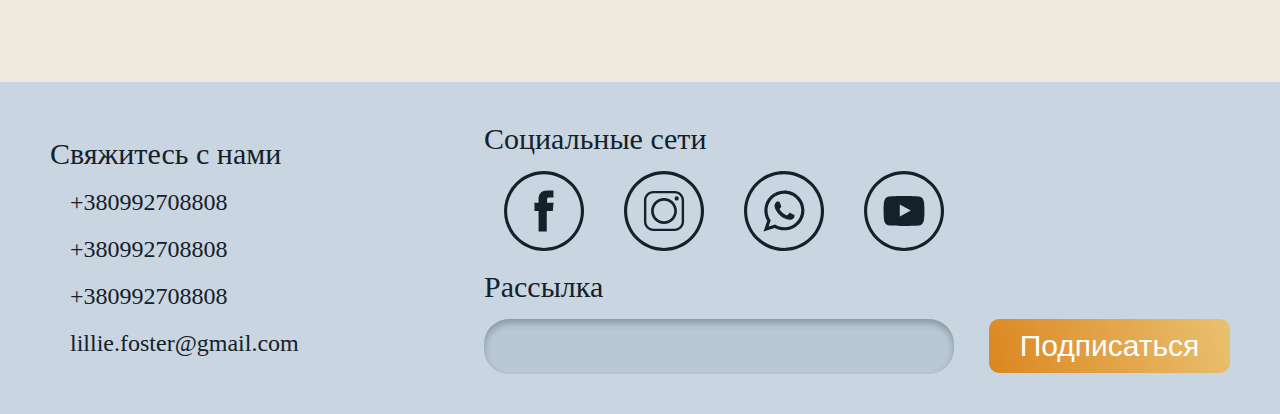
==== commit 5f12ddb2: "Внесення правок" ====
--- a/html/profile.html
+++ b/html/profile.html
@@ -83,6 +83,7 @@
                             <p class="contact__text">stas.ward@gmail.com</p>
                         </address>
                         <button type="button" class="contact__button contact__button_down" id="showContactInfo"></button>
+                        <p class="contact__button-hover">Доп. информация</p>
                     </div>
                 </section>
             </div>
@@ -133,91 +134,110 @@
         <section class="article-news">
             <div class="container">
                 <h2 class="article-news__title">
-                    <img src="../img/user-photo.png" alt="" class="article-news__user-photo" width="52" height="52">
-                    <p class="article-news__nickname">biggorilla763</p>
+                    <img src="../img/user-photo1.png" alt="" class="article-news__user-photo" width="52" height="52">
+                    <p class="article-news__p">
+                        <span class="article-news__nickname">redkoala130</span>
+                        <span class="article-news__day">6 марта</span>
+                    </p>
                 </h2>
-                <img src="../img/sky.png" alt="" class="article-news__img" >
-                <p class="article-news__text">Технологии будущего</p>
-                <div class="article-news__panel">
-                    <img src="../img/saw-icon.svg" alt="" class="article-news__icon">
-                    <span class="article-news__number">322</span>
-
-                    <svg width="38" height="34" viewBox="0 0 38 34" fill="none" xmlns="http://www.w3.org/2000/svg" class="article-news__icon">
-                        <path class="article-news__icon_hover" opacity="0.9" d="M0 34H6.85012V13.6H0V34ZM37.6757 15.3C37.6757 13.43 36.1344 11.9 34.2506 11.9H23.4445L25.0714 4.131L25.1228 3.587C25.1228 2.89 24.8317 2.244 24.3693 1.785L22.554 0L11.2856 11.203C10.6519 11.815 10.2752 12.665 10.2752 13.6V30.6C10.2752 32.47 11.8165 34 13.7002 34H29.113C30.5344 34 31.7503 33.15 32.2641 31.926L37.4359 19.941C37.59 19.55 37.6757 19.142 37.6757 18.7V15.3Z" fill="#2F6291"/>
-                    </svg>
-                    <span class="article-news__number">73</span>
-
-                    <svg width="34" height="34" viewBox="0 0 34 34" fill="none" xmlns="http://www.w3.org/2000/svg" class="article-news__icon">
-                        <path class="article-news__icon_hover" d="M30.6 0H3.4C1.53 0 0 1.53 0 3.4V34L6.8 27.2H30.6C32.47 27.2 34 25.67 34 23.8V3.4C34 1.53 32.47 0 30.6 0Z" fill="#426F98"/>
-                    </svg>
-                    <span class="article-news__number">21</span>
-
-                    <svg width="35" height="30" viewBox="0 0 35 30" fill="none" xmlns="http://www.w3.org/2000/svg" class="article-news__icon">
-                        <path class="article-news__icon_hover" d="M0.0166667 30L35 15L0.0166667 0L0 11.6667L25 15L0 18.3333L0.0166667 30Z" fill="#426F98"/>
-                    </svg>
-                    
-                    <svg width="28" height="36" viewBox="0 0 28 36" fill="none" xmlns="http://www.w3.org/2000/svg" class="article-news__icon article-news__icon_bookmark">
-                        <path class="article-news__icon_hover" d="M24 0H4C1.8 0 0.0200005 1.8 0.0200005 4L0 36L14 30L28 36V4C28 1.8 26.2 0 24 0ZM24 30L14 25.64L4 30V4H24V30Z" fill="#2F6291"/>
-                    </svg>
-                </div>
-            </div>
-        </section>
-
+
+                <div class="article-news__content">
+                    <img src="../img/paris.png" alt="" class="article-news__img">
+                </div>
+
+                <div class="article-news-panel">
+                    <button type="button" class="article-news-panel__button article-news-panel__button_like article-news-panel__button_active"></button>
+                    <span class="article-news-panel__number">42</span>
+
+                    <button type="button" class="article-news-panel__button article-news-panel__button_comment"></button>
+                    <span class="article-news-panel__number">12</span>
+
+                    <button type="button" class="article-news-panel__button article-news-panel__button_share"></button>
+
+                    <button type="button" class="article-news-panel__button article-news-panel__button_bookmark"></button>
+                </div>
+            </div>
+        </section>
 
         <section class="article-news">
             <div class="container">
-
-                <img src="../img/article.png" alt="" class="article-news__img" >
-                <p class="article-news__text">Книги, которые помогут создать новогоднее настроение</p>
-                <div class="article-news__panel">
-
-                    <svg width="38" height="34" viewBox="0 0 38 34" fill="none" xmlns="http://www.w3.org/2000/svg" class="article-news__icon">
-                        <path class="article-news__icon_hover" opacity="0.9" d="M0 34H6.85012V13.6H0V34ZM37.6757 15.3C37.6757 13.43 36.1344 11.9 34.2506 11.9H23.4445L25.0714 4.131L25.1228 3.587C25.1228 2.89 24.8317 2.244 24.3693 1.785L22.554 0L11.2856 11.203C10.6519 11.815 10.2752 12.665 10.2752 13.6V30.6C10.2752 32.47 11.8165 34 13.7002 34H29.113C30.5344 34 31.7503 33.15 32.2641 31.926L37.4359 19.941C37.59 19.55 37.6757 19.142 37.6757 18.7V15.3Z" fill="#2F6291"/>
-                    </svg>
-                    <span class="article-news__number">73</span>
-
-                    <svg width="34" height="34" viewBox="0 0 34 34" fill="none" xmlns="http://www.w3.org/2000/svg" class="article-news__icon">
-                        <path class="article-news__icon_hover" d="M30.6 0H3.4C1.53 0 0 1.53 0 3.4V34L6.8 27.2H30.6C32.47 27.2 34 25.67 34 23.8V3.4C34 1.53 32.47 0 30.6 0Z" fill="#426F98"/>
-                    </svg>
-                    <span class="article-news__number">21</span>
-
-                    <svg width="35" height="30" viewBox="0 0 35 30" fill="none" xmlns="http://www.w3.org/2000/svg" class="article-news__icon">
-                        <path class="article-news__icon_hover" d="M0.0166667 30L35 15L0.0166667 0L0 11.6667L25 15L0 18.3333L0.0166667 30Z" fill="#426F98"/>
-                    </svg>
-                    
-                    <svg width="28" height="36" viewBox="0 0 28 36" fill="none" xmlns="http://www.w3.org/2000/svg" class="article-news__icon article-news__icon_bookmark">
-                        <path class="article-news__icon_hover" d="M24 0H4C1.8 0 0.0200005 1.8 0.0200005 4L0 36L14 30L28 36V4C28 1.8 26.2 0 24 0ZM24 30L14 25.64L4 30V4H24V30Z" fill="#2F6291"/>
-                    </svg>
-                </div>
-            </div>
-        </section>
-        
+                <h2 class="article-news__title">
+                    <img src="../img/user-photo2.png" alt="" class="article-news__user-photo" width="52" height="52">
+                    <p class="article-news__p">
+                        <span class="article-news__nickname">biggorilla763</span>
+                        <span class="article-news__day">5 марта</span>
+                    </p>
+                </h2>
+
+                <div class="article-news__content">
+                    <video class="article-news__video" poster="../img/sky.png" controls></video>
+
+                    <p class="article-news__text">Технологии будущего</p>
+                </div>
+
+                <div class="article-news-panel">
+                    <button type="button" class="article-news-panel__button article-news-panel__button_saw"></button>
+                    <span class="article-news-panel__number">322</span>
+
+                    <button type="button" class="article-news-panel__button article-news-panel__button_like"></button>
+                    <span class="article-news-panel__number">42</span>
+
+                    <button type="button" class="article-news-panel__button article-news-panel__button_comment"></button>
+                    <span class="article-news-panel__number">12</span>
+
+                    <button type="button" class="article-news-panel__button article-news-panel__button_share"></button>
+
+                    <button type="button" class="article-news-panel__button article-news-panel__button_bookmark"></button>
+                </div>
+            </div>
+        </section>
+
         <section class="article-news">
             <div class="container">
+                <div class="article-news__content">
+                    <img src="../img/article.png" alt="Книги, которые помогут создать новогоднее настроение" class="article-news__img">
+
+                    <p class="article-news__text">Книги, которые помогут создать новогоднее настроение</p>
+                </div>
+
+                <div class="article-news-panel">
+                    <button type="button" class="article-news-panel__button article-news-panel__button_like"></button>
+                    <span class="article-news-panel__number">95</span>
+
+                    <button type="button" class="article-news-panel__button article-news-panel__button_comment"></button>
+                    <span class="article-news-panel__number">31</span>
+
+                    <button type="button" class="article-news-panel__button article-news-panel__button_share"></button>
+
+                    <button type="button" class="article-news-panel__button article-news-panel__button_bookmark"></button>
+                </div>
+            </div>
+        </section>
+
+        <section class="article-news">
+            <div class="container">
                 <h2 class="article-news__title">
-                    <img src="../img/user-photo.png" alt="" class="article-news__user-photo" width="52" height="52">
-                    <p class="article-news__nickname">happysnake594</p>
+                    <img src="../img/user-photo3.png" alt="" class="article-news__user-photo" width="52" height="52">
+                    <p class="article-news__p">
+                        <span class="article-news__nickname">happysnake594</span>
+                        <span class="article-news__day">4 марта</span>
+                    </p>
                 </h2>
-                <img src="../img/mem.png" alt="" class="article-news__img" >
-                <div class="article-news__panel">
-
-                    <svg width="38" height="34" viewBox="0 0 38 34" fill="none" xmlns="http://www.w3.org/2000/svg" class="article-news__icon">
-                        <path class="article-news__icon_hover" opacity="0.9" d="M0 34H6.85012V13.6H0V34ZM37.6757 15.3C37.6757 13.43 36.1344 11.9 34.2506 11.9H23.4445L25.0714 4.131L25.1228 3.587C25.1228 2.89 24.8317 2.244 24.3693 1.785L22.554 0L11.2856 11.203C10.6519 11.815 10.2752 12.665 10.2752 13.6V30.6C10.2752 32.47 11.8165 34 13.7002 34H29.113C30.5344 34 31.7503 33.15 32.2641 31.926L37.4359 19.941C37.59 19.55 37.6757 19.142 37.6757 18.7V15.3Z" fill="#2F6291"/>
-                    </svg>
-                    <span class="article-news__number">73</span>
-
-                    <svg width="34" height="34" viewBox="0 0 34 34" fill="none" xmlns="http://www.w3.org/2000/svg" class="article-news__icon">
-                        <path class="article-news__icon_hover" d="M30.6 0H3.4C1.53 0 0 1.53 0 3.4V34L6.8 27.2H30.6C32.47 27.2 34 25.67 34 23.8V3.4C34 1.53 32.47 0 30.6 0Z" fill="#426F98"/>
-                    </svg>
-                    <span class="article-news__number">21</span>
-
-                    <svg width="35" height="30" viewBox="0 0 35 30" fill="none" xmlns="http://www.w3.org/2000/svg" class="article-news__icon">
-                        <path class="article-news__icon_hover" d="M0.0166667 30L35 15L0.0166667 0L0 11.6667L25 15L0 18.3333L0.0166667 30Z" fill="#426F98"/>
-                    </svg>
-                    
-                    <svg width="28" height="36" viewBox="0 0 28 36" fill="none" xmlns="http://www.w3.org/2000/svg" class="article-news__icon article-news__icon_bookmark">
-                        <path class="article-news__icon_hover" d="M24 0H4C1.8 0 0.0200005 1.8 0.0200005 4L0 36L14 30L28 36V4C28 1.8 26.2 0 24 0ZM24 30L14 25.64L4 30V4H24V30Z" fill="#2F6291"/>
-                    </svg>
+
+                <div class="article-news__content">
+                    <img src="../img/mem.png" alt="" class="article-news__img">
+                </div>
+
+                <div class="article-news-panel">
+                    <button type="button" class="article-news-panel__button article-news-panel__button_like"></button>
+                    <span class="article-news-panel__number">157</span>
+
+                    <button type="button" class="article-news-panel__button article-news-panel__button_comment"></button>
+                    <span class="article-news-panel__number">48</span>
+
+                    <button type="button" class="article-news-panel__button article-news-panel__button_share"></button>
+
+                    <button type="button" class="article-news-panel__button article-news-panel__button_bookmark"></button>
                 </div>
             </div>
         </section>
--- a/css/profile/style.css
+++ b/css/profile/style.css
@@ -1,3 +1,3 @@
-.main-site-search,.social-networks__button{border:none;background-color:inherit;cursor:pointer}*{padding:0;margin:0;-webkit-box-sizing:border-box;box-sizing:border-box}body{background-color:#EDEADD}.container{max-width:1500px;padding-left:50px;padding-right:50px;margin-left:auto;margin-right:auto;display:-webkit-box;display:-ms-flexbox;display:flex}.page-header{background-color:#150B32}.page-header .container{-webkit-box-pack:end;-ms-flex-pack:end;justify-content:flex-end}.page-header__logo{margin-right:auto}.page-header__search{margin-left:20px}.logo{display:-webkit-box;display:-ms-flexbox;display:flex;-webkit-box-align:center;-ms-flex-align:center;align-items:center;margin-top:17px;margin-bottom:17px}.logo__circle{width:59px;height:59px;margin-right:20px;border:5px solid #29B5F2;border-radius:50%}.logo__img{display:block}.logo__img-active{display:none}.logo:hover .logo__img{display:none}.logo:hover .logo__img-active{display:block}.main-site-nav{display:-webkit-box;display:-ms-flexbox;display:flex;-webkit-box-align:center;-ms-flex-align:center;align-items:center}.main-site-nav__list{display:-webkit-box;display:-ms-flexbox;display:flex;list-style:none}.main-site-nav__item{margin-left:35px}.main-site-nav__link{color:#ffffff;text-decoration:none;font-family:'Roboto', sans-serif;font-size:26px}.main-site-nav__link:hover{color:#8CDCDC}.main-site-search__img{fill:#D7DDD0}.main-site-search:hover .main-site-search__img{fill:#8CDCDC}.page-footer{background-color:#C9D5E0;padding-top:40px;padding-bottom:40px;margin-top:150px}.page-footer .container{-webkit-box-pack:end;-ms-flex-pack:end;justify-content:flex-end;-webkit-box-align:center;-ms-flex-align:center;align-items:center}.page-footer__title{font-size:30px;font-style:normal;color:#14202A}.contact-info{margin-right:auto}.number-list{list-style:none;padding-left:20px}.number-list__item{margin-top:15px}.number-list__link{font-style:normal;color:#14202A;text-decoration:none;font-size:24px;line-height:32px}.number-list__link:hover{color:#DB8620}.social-networks__list{list-style:none;display:-webkit-box;display:-ms-flexbox;display:flex;margin-left:20px;margin-top:15px;margin-bottom:15px}.social-networks__item{margin-right:40px}.social-networks__link-facebook,.social-networks__link-instagram,.social-networks__link-whatsapp,.social-networks__link-youtube{fill:#14202A}.social-networks__link:hover .social-networks__link-facebook{fill:#3C4ACA}.social-networks__link:hover .social-networks__link-instagram{fill:#DB8620}.social-networks__link:hover .social-networks__link-whatsapp{fill:#7220DB}.social-networks__link:hover .social-networks__link-youtube{fill:#DB5820}.social-networks__form{display:-webkit-box;display:-ms-flexbox;display:flex;margin-top:15px}.social-networks__input{width:470px;height:55px;background:#B8C8D4;-webkit-box-shadow:inset 0px 4px 7px rgba(0,0,0,0.25);box-shadow:inset 0px 4px 7px rgba(0,0,0,0.25);border-radius:25px;border:none;margin-right:35px;padding-left:25px;padding-right:25px;font-size:30px;line-height:40px}.social-networks__button{width:241px;height:54px;background:linear-gradient(69.69deg, #DB8620 0%, #F2E5A2 161.33%);border-radius:10px;display:-webkit-box;display:-ms-flexbox;display:flex;font-size:30px;color:#FFFFFF}.social-networks__button:hover{background:linear-gradient(69.69deg, #ED8911 0%, #EAD35D 161.33%)}.user-profile{width:100%;background-image:url(../../img/user-profile-bg.png);background-position:top center;background-repeat:no-repeat;background-size:100% 385px}.user-profile .container{-webkit-box-pack:justify;-ms-flex-pack:justify;justify-content:space-between;padding-top:385px;padding-left:100px;padding-right:100px;height:925px}.user-profile__biography{margin-top:70px}.basic-info{width:31.5%;height:430px;padding-top:calc(270px / 2);background:#EBE4D8;-webkit-box-shadow:0px 6px 11px rgba(0,0,0,0.25);box-shadow:0px 6px 11px rgba(0,0,0,0.25);position:relative;display:-webkit-box;display:-ms-flexbox;display:flex;-webkit-box-orient:vertical;-webkit-box-direction:normal;-ms-flex-direction:column;flex-direction:column;-webkit-box-align:center;-ms-flex-align:center;align-items:center}.basic-info__picture{position:absolute;top:calc(-270px / 2);left:calc(100% / 2 - 270px / 2);width:270px;height:270px;border-radius:50%;-o-object-fit:cover;object-fit:cover;-o-object-position:center;object-position:center;-webkit-box-shadow:0px 6px 11px rgba(0,0,0,0.25);box-shadow:0px 6px 11px rgba(0,0,0,0.25)}.basic-info__nickname{font-family:'Roboto';font-style:normal;font-weight:normal;font-size:36px;line-height:42px;color:#00212F;margin-top:20px}.basic-info__name{font-family:'Roboto';font-style:normal;font-weight:normal;font-size:20px;line-height:23px;color:#00212F;margin-top:10px}.basic-info__profession{font-family:'Roboto';font-style:normal;font-weight:normal;font-size:28px;line-height:33px;color:#00212F;margin-top:20px}.biography{width:calc(100% - 31.5% - 70px);height:425px}.familiar{display:-webkit-box;display:-ms-flexbox;display:flex;width:100%}.familiar__teachers,.familiar__friends{width:50%;display:-webkit-box;display:-ms-flexbox;display:flex;-webkit-box-orient:vertical;-webkit-box-direction:normal;-ms-flex-direction:column;flex-direction:column;-webkit-box-align:center;-ms-flex-align:center;align-items:center;-webkit-box-pack:space-evenly;-ms-flex-pack:space-evenly;justify-content:space-evenly;margin-top:30px}.familiar__title{font-family:'Roboto';font-style:normal;font-weight:normal;font-size:30px;line-height:35px;color:#DC7D0C}.familiar__count{font-family:'Roboto';font-style:normal;font-weight:normal;font-size:36px;line-height:42px;color:#00212F;margin-top:10px}.gallery{width:100%;height:276px;padding:15px 45px;background:#D4E2EB;-webkit-box-shadow:0px 5px 8px rgba(0,0,0,0.25);box-shadow:0px 5px 8px rgba(0,0,0,0.25);display:-webkit-box;display:-ms-flexbox;display:flex;-ms-flex-wrap:wrap;flex-wrap:wrap;-webkit-box-pack:justify;-ms-flex-pack:justify;justify-content:space-between}.gallery__title{width:100%;height:35px;font-family:'Roboto';font-style:normal;font-weight:normal;font-size:30px;line-height:35px;color:#DC7D0C;margin-bottom:20px}.gallery__photo{border-radius:7px}.contact{width:100%;height:65px;background:#D4E2EB;-webkit-box-shadow:0px 5px 8px rgba(0,0,0,0.25);box-shadow:0px 5px 8px rgba(0,0,0,0.25);margin-top:20px;position:relative;-webkit-transition:height .3s;transition:height .3s;overflow:hidden}.contact_show{height:170px}.contact_show .contact__button{bottom:10px}.contact__content{display:none;-ms-flex-wrap:wrap;flex-wrap:wrap;-webkit-box-orient:vertical;-webkit-box-direction:normal;-ms-flex-direction:column;flex-direction:column;padding-bottom:40px;height:170px;width:100%}.contact__title{display:block;width:50%;height:25%;font-family:Roboto;font-style:normal;font-weight:normal;font-size:18px;line-height:21px;color:#DC7D0C;padding-left:115px;padding-top:15px}.contact__text{display:block;width:50%;height:25%;font-family:Roboto;font-style:normal;font-weight:normal;font-size:20px;line-height:23px;color:#153D62;padding-top:10px;padding-left:125px}.contact__button{position:absolute;left:calc(50% - 20px);bottom:calc(50% - 25px / 2);width:40px;height:25px;border:none;cursor:pointer;background-size:cover;background-repeat:no-repeat;background-position:center;background-color:inherit}.contact__button_down{background-image:url(../../img/arrow-down.svg)}.contact__button_down:hover{background-image:url(../../img/arrow-down_hover.svg)}.contact__button_up{background-image:url(../../img/arrow-up.svg)}.contact__button_up:hover{background-image:url(../../img/arrow-up_hover.svg)}.search{width:100%;height:125px;background:#D4E2EB;opacity:0.7;-webkit-box-shadow:0px 5px 8px rgba(0,0,0,0.25);box-shadow:0px 5px 8px rgba(0,0,0,0.25);margin-top:20px}.search .container{width:100%;height:100%;-webkit-box-pack:center;-ms-flex-pack:center;justify-content:center;-webkit-box-align:center;-ms-flex-align:center;align-items:center}.search__submit{background-image:url(../../img/seach-icon.svg);background-position:center;background-repeat:no-repeat;background-size:cover;background-color:inherit;width:40px;height:40px;border:none;cursor:pointer}.search__submit:hover{background-image:url(../../img/seach-icon_hover.svg)}.search__input{width:712px;height:56px;background:#F4F1E7;-webkit-box-shadow:inset 0px 5px 7px rgba(0,0,0,0.25);box-shadow:inset 0px 5px 7px rgba(0,0,0,0.25);border-radius:20px;border:none;font-family:'Roboto';font-style:normal;font-weight:normal;font-size:24px;line-height:28px;color:#20374B;padding-left:15px;margin-left:20px}.search-category{background:#EAE3D6;-webkit-box-shadow:0px 5px 9px rgba(0,0,0,0.25);box-shadow:0px 5px 9px rgba(0,0,0,0.25);padding-bottom:35px}.search-category .container{padding-left:200px;padding-right:200px}.search-category__list{list-style:none;width:100%;display:-webkit-box;display:-ms-flexbox;display:flex;-ms-flex-wrap:wrap;flex-wrap:wrap;-webkit-box-pack:justify;-ms-flex-pack:justify;justify-content:space-between}.search-category__item{width:calc((100% - 45px) / 4)}.search-category__button{width:100%;height:200px;cursor:pointer;background:#C8D5DD;-webkit-box-shadow:0px 4px 4px rgba(0,0,0,0.25);box-shadow:0px 4px 4px rgba(0,0,0,0.25);border-radius:7px;border:none;font-family:'Roboto';font-style:normal;font-weight:normal;font-size:36px;line-height:42px;text-align:center;color:#22134B;display:-webkit-box;display:-ms-flexbox;display:flex;-webkit-box-orient:vertical;-webkit-box-direction:normal;-ms-flex-direction:column;flex-direction:column;-webkit-box-pack:center;-ms-flex-pack:center;justify-content:center;-webkit-box-align:center;-ms-flex-align:center;align-items:center}.search-category__button:hover .search-category__icon{display:none}.search-category__button:hover .search-category__icon_hover{display:block}.search-category__icon_hover{display:none}.search-category__title{margin-top:10px}.article-news{margin-top:85px}.article-news .container{width:1235px;height:750px;padding:0;background:-webkit-gradient(linear, left bottom, left top, from(#EDE7DA), color-stop(121.21%, #E6DFD2));background:linear-gradient(360deg, #EDE7DA 0%, #E6DFD2 121.21%);-webkit-box-shadow:0px 4px 5px rgba(0,0,0,0.15);box-shadow:0px 4px 5px rgba(0,0,0,0.15);border-radius:15px;-webkit-box-orient:vertical;-webkit-box-direction:normal;-ms-flex-direction:column;flex-direction:column;-webkit-box-pack:justify;-ms-flex-pack:justify;justify-content:space-between;-webkit-box-align:center;-ms-flex-align:center;align-items:center}.article-news__title{width:100%;height:85px;background:-webkit-gradient(linear, left bottom, left top, from(#EDEADD), to(rgba(235,228,216,0)));background:linear-gradient(360deg, #EDEADD 0%, rgba(235,228,216,0) 100%);display:-webkit-box;display:-ms-flexbox;display:flex;-webkit-box-pack:start;-ms-flex-pack:start;justify-content:flex-start;-webkit-box-align:center;-ms-flex-align:center;align-items:center}.article-news__user-photo{width:52px;height:52px;border-radius:15px;margin-left:125px}.article-news__nickname{font-family:Roboto;font-style:normal;font-weight:normal;font-size:24px;line-height:28px;color:#20374B;margin-left:30px}.article-news__panel{height:120px;width:100%;display:-webkit-box;display:-ms-flexbox;display:flex;-webkit-box-align:center;-ms-flex-align:center;align-items:center;padding-left:230px;padding-right:230px}.article-news__icon{margin-right:10px;cursor:pointer}.article-news__icon:hover .article-news__icon_hover,.article-news__icon_active{fill:#D78626}.article-news__icon_bookmark{margin-left:auto}.article-news__number{font-family:'Roboto';font-style:normal;font-weight:normal;font-size:24px;line-height:28px;color:#A56326;margin-right:30px}.article-news__img{border-radius:10px;-webkit-box-shadow:0px 5px 9px rgba(0,0,0,0.25);box-shadow:0px 5px 9px rgba(0,0,0,0.25);margin-top:35px}.article-news__text{font-family:Roboto;font-style:normal;font-weight:normal;font-size:24px;line-height:28px;color:#14202A;width:100%;margin-top:35px;padding-left:230px;padding-right:230px}
+.main-site-search,.social-networks__button,.article-news-panel__button{border:none;background-color:inherit;cursor:pointer}*{padding:0;margin:0;-webkit-box-sizing:border-box;box-sizing:border-box}body{background-color:#EDEADD}.container{max-width:1500px;padding-left:50px;padding-right:50px;margin-left:auto;margin-right:auto;display:-webkit-box;display:-ms-flexbox;display:flex}.page-header{background-color:#150B32}.page-header .container{-webkit-box-pack:end;-ms-flex-pack:end;justify-content:flex-end}.page-header__logo{margin-right:auto}.page-header__search{margin-left:20px}.logo{display:-webkit-box;display:-ms-flexbox;display:flex;-webkit-box-align:center;-ms-flex-align:center;align-items:center;margin-top:17px;margin-bottom:17px}.logo__circle{width:59px;height:59px;margin-right:20px;border:5px solid #29B5F2;border-radius:50%}.logo__img{display:block}.logo__img-active{display:none}.logo:hover .logo__img{display:none}.logo:hover .logo__img-active{display:block}.main-site-nav{display:-webkit-box;display:-ms-flexbox;display:flex;-webkit-box-align:center;-ms-flex-align:center;align-items:center}.main-site-nav__list{display:-webkit-box;display:-ms-flexbox;display:flex;list-style:none}.main-site-nav__item{margin-left:35px}.main-site-nav__link{color:#ffffff;text-decoration:none;font-family:'Roboto', sans-serif;font-size:26px}.main-site-nav__link:hover{color:#8CDCDC}.main-site-search__img{fill:#D7DDD0}.main-site-search:hover .main-site-search__img{fill:#8CDCDC}.page-footer{background-color:#C9D5E0;padding-top:40px;padding-bottom:40px;margin-top:150px}.page-footer .container{-webkit-box-pack:end;-ms-flex-pack:end;justify-content:flex-end;-webkit-box-align:center;-ms-flex-align:center;align-items:center}.page-footer__title{font-size:30px;font-style:normal;color:#14202A}.contact-info{margin-right:auto}.number-list{list-style:none;padding-left:20px}.number-list__item{margin-top:15px}.number-list__link{font-style:normal;color:#14202A;text-decoration:none;font-size:24px;line-height:32px}.number-list__link:hover{color:#DB8620}.social-networks__list{list-style:none;display:-webkit-box;display:-ms-flexbox;display:flex;margin-left:20px;margin-top:15px;margin-bottom:15px}.social-networks__item{margin-right:40px}.social-networks__link-facebook,.social-networks__link-instagram,.social-networks__link-whatsapp,.social-networks__link-youtube{fill:#14202A}.social-networks__link:hover .social-networks__link-facebook{fill:#3C4ACA}.social-networks__link:hover .social-networks__link-instagram{fill:#DB8620}.social-networks__link:hover .social-networks__link-whatsapp{fill:#7220DB}.social-networks__link:hover .social-networks__link-youtube{fill:#DB5820}.social-networks__form{display:-webkit-box;display:-ms-flexbox;display:flex;margin-top:15px}.social-networks__input{width:470px;height:55px;background:#B8C8D4;-webkit-box-shadow:inset 0px 4px 7px rgba(0,0,0,0.25);box-shadow:inset 0px 4px 7px rgba(0,0,0,0.25);border-radius:25px;border:none;margin-right:35px;padding-left:25px;padding-right:25px;font-size:30px;line-height:40px}.social-networks__button{width:241px;height:54px;background:linear-gradient(69.69deg, #DB8620 0%, #F2E5A2 161.33%);border-radius:10px;display:-webkit-box;display:-ms-flexbox;display:flex;font-size:30px;color:#FFFFFF}.social-networks__button:hover{background:linear-gradient(69.69deg, #ED8911 0%, #EAD35D 161.33%)}.user-profile{width:100%;background-image:url(../../img/user-profile-bg.png);background-position:top center;background-repeat:no-repeat;background-size:100% 385px}.user-profile .container{-webkit-box-pack:justify;-ms-flex-pack:justify;justify-content:space-between;padding-top:385px;padding-left:100px;padding-right:100px;height:925px}.user-profile__biography{margin-top:70px}.basic-info{width:31.5%;height:430px;padding-top:calc(270px / 2);background:#EBE4D8;-webkit-box-shadow:0px 6px 11px rgba(0,0,0,0.25);box-shadow:0px 6px 11px rgba(0,0,0,0.25);position:relative;display:-webkit-box;display:-ms-flexbox;display:flex;-webkit-box-orient:vertical;-webkit-box-direction:normal;-ms-flex-direction:column;flex-direction:column;-webkit-box-align:center;-ms-flex-align:center;align-items:center}.basic-info__picture{position:absolute;top:calc(-270px / 2);left:calc(100% / 2 - 270px / 2);width:270px;height:270px;border-radius:50%;-o-object-fit:cover;object-fit:cover;-o-object-position:center;object-position:center;-webkit-box-shadow:0px 6px 11px rgba(0,0,0,0.25);box-shadow:0px 6px 11px rgba(0,0,0,0.25)}.basic-info__nickname{font-family:'Roboto';font-style:normal;font-weight:normal;font-size:36px;line-height:42px;color:#00212F;margin-top:20px}.basic-info__name{font-family:'Roboto';font-style:normal;font-weight:normal;font-size:20px;line-height:23px;color:#00212F;margin-top:10px}.basic-info__profession{font-family:'Roboto';font-style:normal;font-weight:normal;font-size:28px;line-height:33px;color:#00212F;margin-top:20px}.biography{width:calc(100% - 31.5% - 70px);height:425px}.familiar{display:-webkit-box;display:-ms-flexbox;display:flex;width:100%}.familiar__teachers,.familiar__friends{width:50%;display:-webkit-box;display:-ms-flexbox;display:flex;-webkit-box-orient:vertical;-webkit-box-direction:normal;-ms-flex-direction:column;flex-direction:column;-webkit-box-align:center;-ms-flex-align:center;align-items:center;-webkit-box-pack:space-evenly;-ms-flex-pack:space-evenly;justify-content:space-evenly;margin-top:30px}.familiar__title{font-family:'Roboto';font-style:normal;font-weight:normal;font-size:30px;line-height:35px;color:#DC7D0C}.familiar__count{font-family:'Roboto';font-style:normal;font-weight:normal;font-size:36px;line-height:42px;color:#00212F;margin-top:10px}.gallery{width:100%;height:276px;padding:15px 45px;background:#D4E2EB;-webkit-box-shadow:0px 5px 8px rgba(0,0,0,0.25);box-shadow:0px 5px 8px rgba(0,0,0,0.25);display:-webkit-box;display:-ms-flexbox;display:flex;-ms-flex-wrap:wrap;flex-wrap:wrap;-webkit-box-pack:justify;-ms-flex-pack:justify;justify-content:space-between}.gallery__title{width:100%;height:35px;font-family:'Roboto';font-style:normal;font-weight:normal;font-size:30px;line-height:35px;color:#DC7D0C;margin-bottom:20px}.gallery__photo{border-radius:7px}.contact{width:100%;height:65px;background:#D4E2EB;-webkit-box-shadow:0px 5px 8px rgba(0,0,0,0.25);box-shadow:0px 5px 8px rgba(0,0,0,0.25);margin-top:20px;position:relative;-webkit-transition:height .3s;transition:height .3s;overflow:hidden}.contact_show{height:170px}.contact__content{display:none;-ms-flex-wrap:wrap;flex-wrap:wrap;-webkit-box-orient:vertical;-webkit-box-direction:normal;-ms-flex-direction:column;flex-direction:column;padding-bottom:40px;height:170px;width:100%}.contact__title{display:block;width:50%;height:25%;font-family:Roboto;font-style:normal;font-weight:normal;font-size:18px;line-height:21px;color:#DC7D0C;padding-left:115px;padding-top:15px}.contact__text{display:block;width:50%;height:25%;font-family:Roboto;font-style:normal;font-weight:normal;font-size:20px;line-height:23px;color:#153D62;padding-top:10px;padding-left:125px}.contact__button{position:absolute;left:calc(50% - 20px);bottom:10px;width:40px;height:25px;border:none;cursor:pointer;background-size:cover;background-repeat:no-repeat;background-position:center;background-color:inherit}.contact__button_down{background-image:url(../../img/arrow-down.svg)}.contact__button_down:hover{background-image:url(../../img/arrow-down_hover.svg)}.contact__button_up{background-image:url(../../img/arrow-up.svg)}.contact__button_up:hover{background-image:url(../../img/arrow-up_hover.svg)}.contact__button-hover{font-family:'Roboto';font-style:normal;font-weight:normal;font-size:16px;line-height:19px;color:#DC7D0C;display:none;-webkit-box-pack:center;-ms-flex-pack:center;justify-content:center;width:100%;position:absolute;bottom:40px}.contact__button_down:hover ~ .contact__button-hover{display:-webkit-box;display:-ms-flexbox;display:flex}.search{width:100%;height:125px;background:#D4E2EB;opacity:0.7;-webkit-box-shadow:0px 5px 8px rgba(0,0,0,0.25);box-shadow:0px 5px 8px rgba(0,0,0,0.25);margin-top:20px}.search .container{width:100%;height:100%;-webkit-box-pack:center;-ms-flex-pack:center;justify-content:center;-webkit-box-align:center;-ms-flex-align:center;align-items:center}.search__submit{background-image:url(../../img/seach-icon.svg);background-position:center;background-repeat:no-repeat;background-size:cover;background-color:inherit;width:40px;height:40px;border:none;cursor:pointer}.search__submit:hover{background-image:url(../../img/seach-icon_hover.svg)}.search__input{width:712px;height:56px;background:#F4F1E7;-webkit-box-shadow:inset 0px 5px 7px rgba(0,0,0,0.25);box-shadow:inset 0px 5px 7px rgba(0,0,0,0.25);border-radius:20px;border:none;font-family:'Roboto';font-style:normal;font-weight:normal;font-size:24px;line-height:28px;color:#20374B;padding-left:15px;margin-left:20px}.search-category{background:#EAE3D6;-webkit-box-shadow:0px 5px 9px rgba(0,0,0,0.25);box-shadow:0px 5px 9px rgba(0,0,0,0.25);padding-bottom:35px}.search-category .container{padding-left:200px;padding-right:200px}.search-category__list{list-style:none;width:100%;display:-webkit-box;display:-ms-flexbox;display:flex;-ms-flex-wrap:wrap;flex-wrap:wrap;-webkit-box-pack:justify;-ms-flex-pack:justify;justify-content:space-between}.search-category__item{width:calc((100% - 45px) / 4)}.search-category__button{width:100%;height:200px;cursor:pointer;background:#C8D5DD;-webkit-box-shadow:0px 4px 4px rgba(0,0,0,0.25);box-shadow:0px 4px 4px rgba(0,0,0,0.25);border-radius:7px;border:none;font-family:'Roboto';font-style:normal;font-weight:normal;font-size:36px;line-height:42px;text-align:center;color:#22134B;display:-webkit-box;display:-ms-flexbox;display:flex;-webkit-box-orient:vertical;-webkit-box-direction:normal;-ms-flex-direction:column;flex-direction:column;-webkit-box-pack:center;-ms-flex-pack:center;justify-content:center;-webkit-box-align:center;-ms-flex-align:center;align-items:center}.search-category__button:hover .search-category__icon{display:none}.search-category__button:hover .search-category__icon_hover{display:block}.search-category__icon_hover{display:none}.search-category__title{margin-top:10px}.article-news{margin-top:85px}.article-news .container{width:1235px;padding:0;background:-webkit-gradient(linear, left bottom, left top, from(#EDE7DA), color-stop(121.21%, #E6DFD2));background:linear-gradient(360deg, #EDE7DA 0%, #E6DFD2 121.21%);-webkit-box-shadow:0px 4px 5px rgba(0,0,0,0.15);box-shadow:0px 4px 5px rgba(0,0,0,0.15);border-radius:15px;-webkit-box-orient:vertical;-webkit-box-direction:normal;-ms-flex-direction:column;flex-direction:column;-webkit-box-pack:justify;-ms-flex-pack:justify;justify-content:space-between;-webkit-box-align:center;-ms-flex-align:center;align-items:center}.article-news__title{width:100%;height:85px;background:-webkit-gradient(linear, left bottom, left top, from(#EDEADD), to(rgba(235,228,216,0)));background:linear-gradient(360deg, #EDEADD 0%, rgba(235,228,216,0) 100%);display:-webkit-box;display:-ms-flexbox;display:flex;-webkit-box-pack:start;-ms-flex-pack:start;justify-content:flex-start;-webkit-box-align:center;-ms-flex-align:center;align-items:center}.article-news__user-photo{width:52px;height:52px;border-radius:15px;margin-left:125px}.article-news__p{height:100%;display:-webkit-box;display:-ms-flexbox;display:flex;-webkit-box-orient:vertical;-webkit-box-direction:normal;-ms-flex-direction:column;flex-direction:column;-webkit-box-pack:end;-ms-flex-pack:end;justify-content:flex-end;margin-left:30px}.article-news__nickname{font-family:Roboto;font-style:normal;font-weight:normal;font-size:24px;line-height:28px;color:#20374B;margin-bottom:10px}.article-news__day{font-family:'Roboto';font-style:normal;font-weight:normal;font-size:13px;line-height:15px;color:#20374B;margin-bottom:5px}.article-news__content{margin-top:38px;display:-webkit-box;display:-ms-flexbox;display:flex;-webkit-box-orient:vertical;-webkit-box-direction:normal;-ms-flex-direction:column;flex-direction:column;-webkit-box-align:center;-ms-flex-align:center;align-items:center;width:100%}.article-news__img{border-radius:10px;-webkit-box-shadow:0px 5px 9px rgba(0,0,0,0.25);box-shadow:0px 5px 9px rgba(0,0,0,0.25);-webkit-box-flex:1;-ms-flex-positive:1;flex-grow:1;-ms-flex-negative:1;flex-shrink:1;max-height:900px;max-width:950px}.article-news__video{width:820px;height:445px;cursor:pointer}.article-news__text{font-family:'Roboto';font-style:normal;font-weight:normal;font-size:24px;line-height:28px;color:#14202A;display:-webkit-box;display:-ms-flexbox;display:flex;width:100%;margin-top:35px;padding-left:230px;padding-right:230px}.article-news-panel{height:120px;width:100%;display:-webkit-box;display:-ms-flexbox;display:flex;-webkit-box-align:center;-ms-flex-align:center;align-items:center;padding-left:230px;padding-right:230px}.article-news-panel__button{width:40px;height:40px;margin-right:12px;cursor:pointer;background-position:center;background-repeat:no-repeat}.article-news-panel__button_saw{width:55px;background-image:url(../../img/saw-icon.svg);cursor:default}.article-news-panel__button_like{background-image:url(../../img/like-icon.svg)}.article-news-panel__button_like:hover{background-image:url(../../img/like-icon_hover.svg)}.article-news-panel__button_comment{background-image:url(../../img/comment-icon.svg)}.article-news-panel__button_comment:hover{background-image:url(../../img/comment-icon_hover.svg)}.article-news-panel__button_share{background-image:url(../../img/share-icon.svg);margin-right:auto}.article-news-panel__button_share:hover{background-image:url(../../img/share-icon_hover.svg)}.article-news-panel__button_bookmark{background-image:url(../../img/bookmark-icon.svg)}.article-news-panel__button_bookmark:hover{background-image:url(../../img/bookmark-icon_hover.svg)}.article-news-panel__button_active.article-news-panel__button_like{background-image:url(../../img/like-icon_hover.svg)}.article-news-panel__number{font-family:'Roboto';font-style:normal;font-weight:normal;font-size:24px;line-height:28px;color:#A56326;margin-right:33px}
 
 /*# sourceMappingURL=style.css.map */